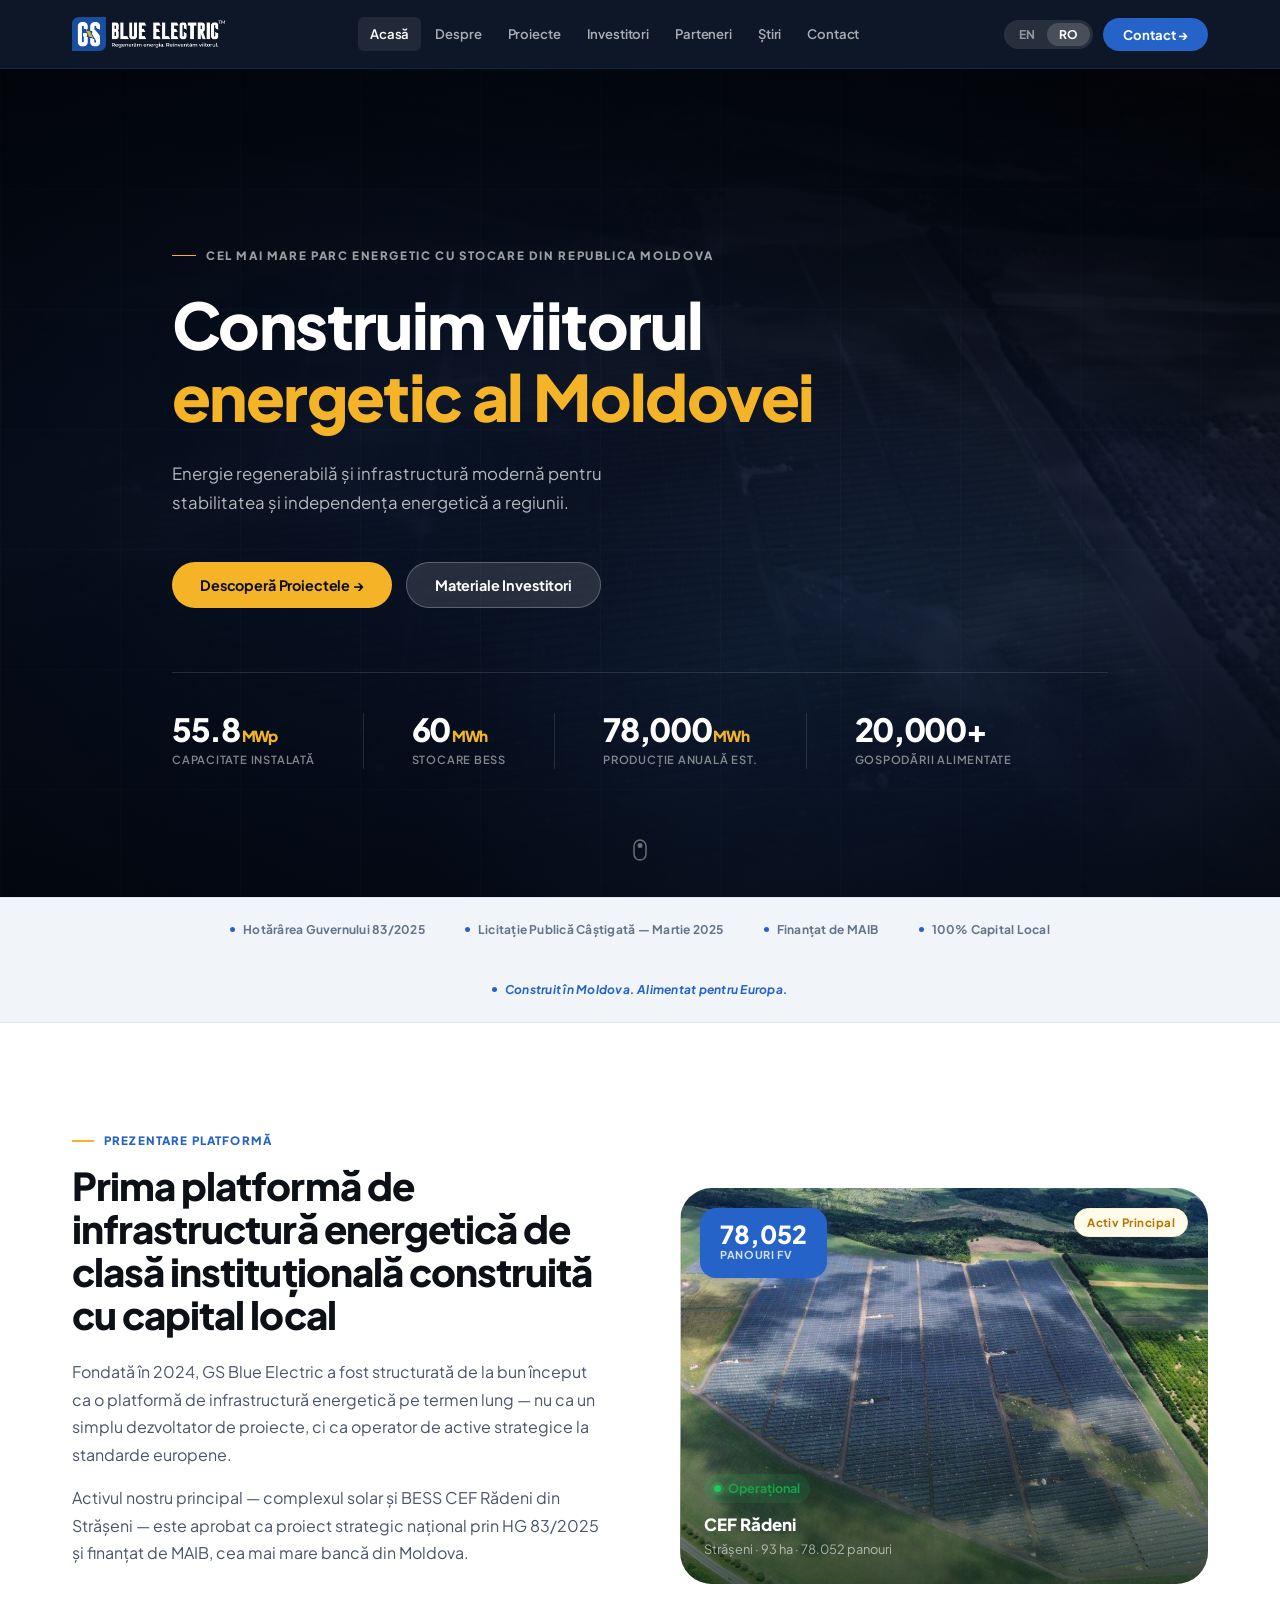
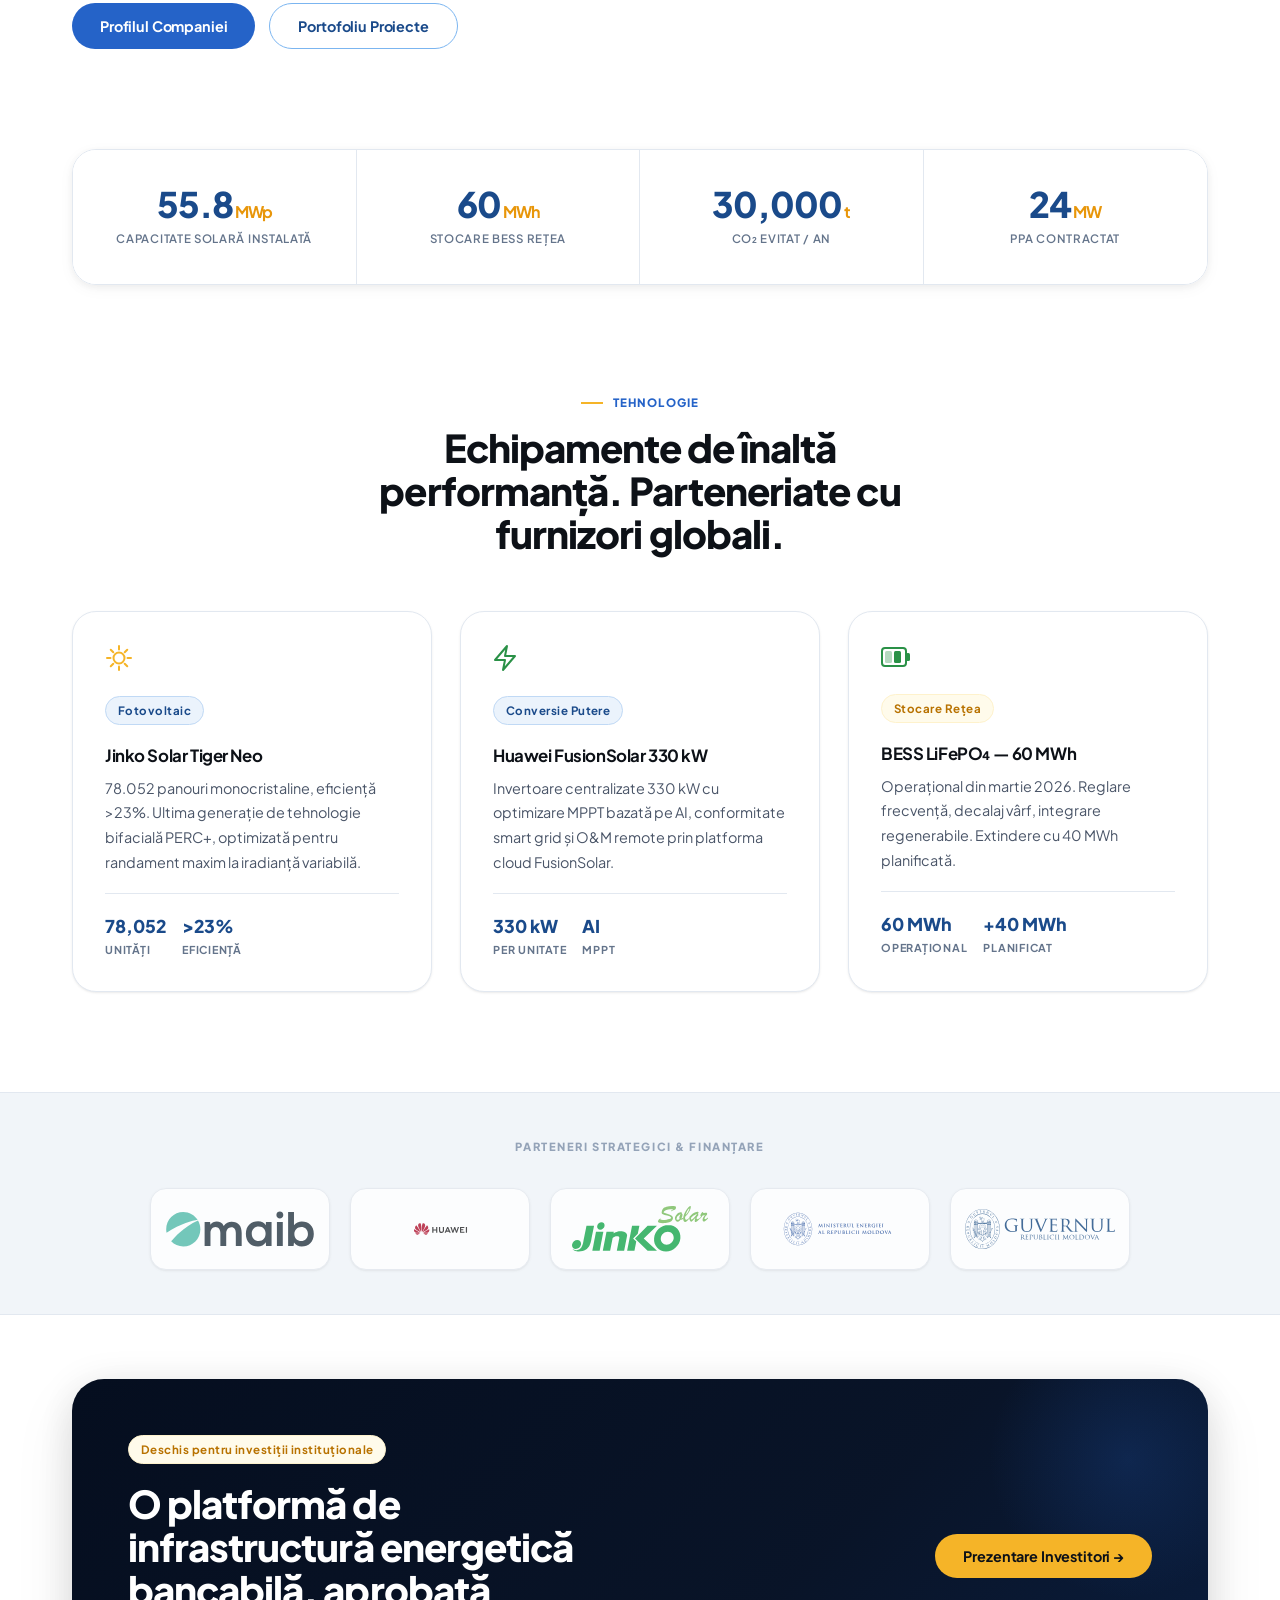
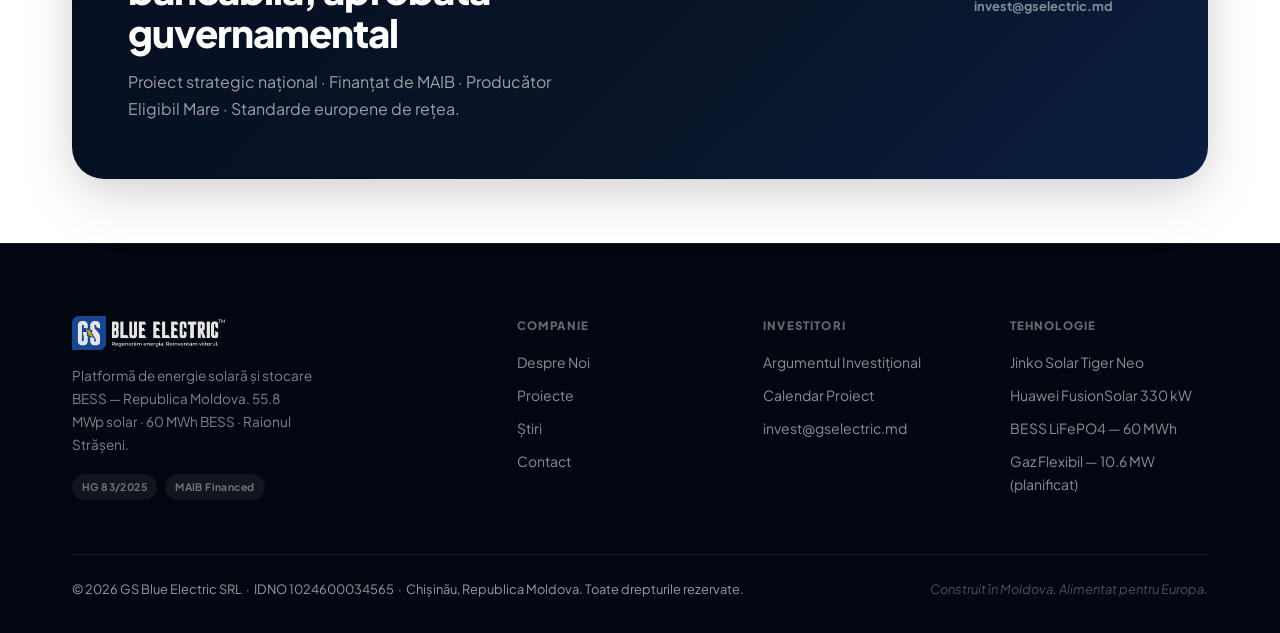
==== index.html @ 5fa55169 "first commit" ====
<!DOCTYPE html>
<html lang="ro">
<head>
<meta charset="UTF-8">
<meta name="viewport" content="width=device-width, initial-scale=1.0">

<!-- SEO: Title & Meta Description -->
<title>Parc Solar & Stocare BESS Moldova | GS Blue Electric</title>
<meta name="description" content="Cel mai mare parc solar cu stocare din Moldova — 55.8 MWp + 60 MWh BESS în Strășeni. Proiect strategic național aprobat prin HG 83/2025, finanțat de MAIB.">
<meta name="keywords" content="parc solar Moldova, stocare energie BESS Moldova, energie regenerabilă Moldova, CEF Rădeni, GS Blue Electric, solar fotovoltaic Moldova, investiții energie verde Moldova">
<meta name="robots" content="index, follow, max-snippet:-1, max-image-preview:large, max-video-preview:-1">
<meta name="author" content="GS Blue Electric SRL">
<meta name="theme-color" content="#050E1F">
<meta name="msapplication-TileColor" content="#050E1F">
<link rel="icon" type="image/svg+xml" href="favicon.svg">
<!-- SEO: Canonical -->
<link rel="canonical" href="https://gselectric.md/">

<!-- SEO: Hreflang — bilingual RO/EN -->
<link rel="alternate" hreflang="ro" href="https://gselectric.md/">
<link rel="alternate" hreflang="en" href="https://gselectric.md/en/">
<link rel="alternate" hreflang="x-default" href="https://gselectric.md/">

<!-- SEO: Open Graph — for LinkedIn, Facebook, press shares -->
<meta property="og:type" content="website">
<meta property="og:title" content="Parc Solar & Stocare BESS Moldova | GS Blue Electric">
<meta property="og:description" content="Cel mai mare parc solar cu stocare din Moldova — 55.8 MWp + 60 MWh BESS în Strășeni. Proiect strategic național aprobat prin HG 83/2025, finanțat de MAIB.">
<meta property="og:url" content="https://gselectric.md/">
<meta property="og:site_name" content="GS Blue Electric">
<meta property="og:locale" content="ro_MD">
<meta property="og:locale:alternate" content="en_US">
<meta property="og:image" content="https://gselectric.md/assets/images/cef_radeni_main.jpg">
<meta property="og:image:width" content="1200">
<meta property="og:image:height" content="630">
<meta property="og:image:alt" content="CEF Rădeni — Cel mai mare parc solar din Moldova, 55.8 MWp + 60 MWh BESS">

<!-- SEO: Twitter Card -->
<meta name="twitter:card" content="summary_large_image">
<meta name="twitter:title" content="Parc Solar & Stocare BESS Moldova | GS Blue Electric">
<meta name="twitter:description" content="Cel mai mare parc solar cu stocare din Moldova — 55.8 MWp + 60 MWh BESS în Strășeni. Proiect strategic național aprobat prin HG 83/2025, finanțat de MAIB.">
<meta name="twitter:image" content="https://gselectric.md/assets/images/cef_radeni_main.jpg">
<meta name="twitter:image:alt" content="CEF Rădeni parc solar Moldova">

<!-- SEO: Schema.org — Organization -->
<script type="application/ld+json">
{
  "@context": "https://schema.org",
  "@type": "Organization",
  "name": "GS Blue Electric SRL",
  "legalName": "GS Blue Electric SRL",
  "url": "https://gselectric.md",
  "logo": "https://gselectric.md/logo.png",
  "foundingDate": "2024",
  "description": "GS Blue Electric este operator al celui mai mare parc solar cu stocare din Moldova — CEF Rădeni, 55.8 MWp fotovoltaic + 60 MWh BESS LiFePO4, raionul Strășeni. Proiect strategic național aprobat prin HG 83/2025, finanțat de MAIB. Energie regenerabilă, stocare grid-scale și servicii de echilibrare rețea în Republica Moldova.",
  "address": {
    "@type": "PostalAddress",
    "addressLocality": "Chișinău",
    "addressRegion": "Municipiul Chișinău",
    "addressCountry": "MD"
  },
  "contactPoint": [
    {
      "@type": "ContactPoint",
      "email": "contact@gselectric.md",
      "telephone": "+373697868811",
      "contactType": "customer service",
      "availableLanguage": ["Romanian", "English"]
    },
    {
      "@type": "ContactPoint",
      "email": "invest@gselectric.md",
      "contactType": "investor relations",
      "availableLanguage": ["Romanian", "English"]
    }
  ],
  "sameAs": ["https://gselectric.md"],
  "knowsAbout": ["Solar Energy", "Battery Energy Storage Systems", "Renewable Energy Infrastructure", "Grid-Scale Energy Storage", "Moldova Energy Market"]
}
</script>

<!-- SEO: Schema.org — Energy Project (LocalBusiness) -->
<script type="application/ld+json">
{
  "@context": "https://schema.org",
  "@type": "LocalBusiness",
  "name": "GS Blue Electric — CEF Rădeni",
  "description": "Cel mai mare parc solar cu stocare din Moldova. 55.8 MWp fotovoltaic + 60 MWh BESS LiFePO4, raionul Strășeni, Republica Moldova. Producător Eligibil Mare, HG 83/2025.",
  "url": "https://gselectric.md",
  "telephone": "+373697868811",
  "email": "contact@gselectric.md",
  "address": {
    "@type": "PostalAddress",
    "addressLocality": "Rădeni",
    "addressRegion": "Strășeni",
    "addressCountry": "MD"
  },
  "geo": {
    "@type": "GeoCoordinates",
    "latitude": "47.15",
    "longitude": "28.57"
  },
  "openingHoursSpecification": {
    "@type": "OpeningHoursSpecification",
    "dayOfWeek": ["Monday","Tuesday","Wednesday","Thursday","Friday"],
    "opens": "09:00",
    "closes": "18:00"
  }
}
</script>

<!-- SEO: Schema.org — WebSite -->
<script type="application/ld+json">
{
  "@context": "https://schema.org",
  "@type": "WebSite",
  "name": "GS Blue Electric",
  "url": "https://gselectric.md",
  "inLanguage": ["ro", "en"],
  "description": "Platformă de infrastructură energetică din Moldova — parc solar CEF Rădeni 55.8 MWp + BESS 60 MWh"
}
</script>

<!-- Fonts — with display=swap to prevent FOIT -->
<link rel="preconnect" href="https://fonts.googleapis.com">
<link rel="preconnect" href="https://fonts.gstatic.com" crossorigin>
<link href="https://fonts.googleapis.com/css2?family=Plus+Jakarta+Sans:wght@300;400;500;600;700;800&display=swap" rel="stylesheet">
<link rel="stylesheet" href="assets/css/styles.css?v=5">
</head>
<body data-page="home">


<!-- ══ NAV ═══════════════════════════════════════════════════════ -->
<a href="#main-content" class="skip-link">Sari la conținut principal</a>
<nav id="mainNav" role="navigation" aria-label="Navigare principală">
  <div class="nav-inner">
    <a href="index.html" class="nav-brand" aria-label="GS Blue Electric home">
      <img src="assets/images/gsbe_logo.png?v=4" alt="GS Blue Electric" class="site-logo site-logo-nav">
    </a>
    <div class="nav-links">
      <a href="index.html" id="nav-home" data-en="Home" data-ro="Acasă">Acasă</a>
      <a href="about.html" id="nav-about" data-en="About" data-ro="Despre">Despre</a>
      <a href="projects.html" id="nav-projects" data-en="Projects" data-ro="Proiecte">Proiecte</a>
      <a href="investors.html" id="nav-investors" data-en="Investors" data-ro="Investitori">Investitori</a>
      <a href="partners.html" id="nav-partners" data-en="Partners" data-ro="Parteneri">Parteneri</a>
      <a href="news.html" id="nav-news" data-en="News" data-ro="Știri">Știri</a>
      <a href="contact.html" id="nav-contact" data-en="Contact" data-ro="Contact">Contact</a>
    </div>
    <div class="nav-right">
      <div class="lang-btn">
        <button id="btn-en" onclick="setLang('en')" aria-label="Switch to English">EN</button>
        <button id="btn-ro" class="active" onclick="setLang('ro')" aria-label="Comută în Română" aria-current="true">RO</button>
      </div>
      <button class="nav-cta" onclick="showPage('contact')" data-en="Contact →" data-ro="Contact →" aria-label="Contactați-ne">Contact →</button>
    </div>
    <button class="hamburger" onclick="toggleMobile()" aria-label="Deschide meniu" aria-expanded="false" aria-controls="mobileMenu" id="hamburgerBtn">
      <span aria-hidden="true"></span><span aria-hidden="true"></span><span aria-hidden="true"></span>
    </button>
  </div>
</nav>
<div class="mobile-menu" id="mobileMenu">
  <a href="index.html" data-en="Home" data-ro="Acasă">Acasă</a>
  <a href="about.html" data-en="About" data-ro="Despre">Despre</a>
  <a href="projects.html" data-en="Projects" data-ro="Proiecte">Proiecte</a>
  <a href="investors.html" data-en="Investors" data-ro="Investitori">Investitori</a>
  <a href="partners.html" data-en="Partners" data-ro="Parteneri">Parteneri</a>
  <a href="news.html" data-en="News" data-ro="Știri">Știri</a>
  <a href="contact.html" data-en="Contact" data-ro="Contact">Contact</a>
</div>

<!-- ═══════════════════════════════════════════════════════════════
     HOME
═══════════════════════════════════════════════════════════════ -->

<main id="main-content">
<div class="page active" id="page-home" data-section="home">

<section class="hero">
  <div class="hero-photo"></div>
  <div class="hero-grad1"></div>
  <div class="hero-grad2"></div>
  <div class="hero-grid"></div>
  <div class="hero-glow"></div>
  <div class="hero-glow2"></div>
  <div class="hero-vignette"></div>
  <div class="container hero-content">
    <div class="hero-eyebrow" data-en="Moldova's Largest Solar Energy Park with Storage" data-ro="Cel mai mare parc energetic cu stocare din Republica Moldova">Cel mai mare parc energetic cu stocare din Republica Moldova</div>
    <h1 data-en="Building Moldova's<br><span style='color:#F5B428'>Energy Future</span>" data-ro="Construim viitorul<br><span style='color:#F5B428'>energetic al Moldovei</span>">Construim viitorul<br><span style="color:#F5B428">energetic al Moldovei</span></h1>
    <p class="hero-sub" data-en="Renewable energy and modern infrastructure for the energy stability and independence of the region." data-ro="Energie regenerabilă și infrastructură modernă pentru stabilitatea și independența energetică a regiunii.">Energie regenerabilă și infrastructură modernă pentru stabilitatea și independența energetică a regiunii.</p>
    <div class="hero-actions">
      <button class="btn btn-amber" onclick="showPage('projects')" data-en="Explore Projects →" data-ro="Descoperă Proiectele →">Descoperă Proiectele →</button>
      <button class="btn btn-ghost" onclick="showPage('investors')" data-en="Investor Materials" data-ro="Materiale Investitori">Materiale Investitori</button>
    </div>
    <div class="hero-kpis">
      <div class="hero-kpi"><div class="hero-kpi-num">55.8<span class="hero-kpi-unit"> MWp</span></div><div class="hero-kpi-lbl" data-en="Installed Capacity" data-ro="Capacitate Instalată">Capacitate Instalată</div></div>
      <div class="hero-kpi"><div class="hero-kpi-num">60<span class="hero-kpi-unit"> MWh</span></div><div class="hero-kpi-lbl" data-en="BESS Storage" data-ro="Stocare BESS">Stocare BESS</div></div>
      <div class="hero-kpi"><div class="hero-kpi-num">78,000<span class="hero-kpi-unit"> MWh</span></div><div class="hero-kpi-lbl" data-en="Annual Production Est." data-ro="Producție Anuală Est.">Producție Anuală Est.</div></div>
      <div class="hero-kpi"><div class="hero-kpi-num">20,000+</div><div class="hero-kpi-lbl" data-en="Homes Powered" data-ro="Gospodării Alimentate">Gospodării Alimentate</div></div>
    </div>
  </div>
  <div class="hero-scroll"><svg width="14" height="22" viewBox="0 0 14 22" fill="none"><rect x="1" y="1" width="12" height="20" rx="6" stroke="white" stroke-width="1.5" stroke-opacity=".4"/><circle cx="7" cy="6" r="2.5" fill="white" fill-opacity=".4"><animate attributeName="cy" values="6;14;6" dur="2s" repeatCount="indefinite"/></circle></svg></div>
</section>

<div class="trust-bar">
  <div class="trust-inner">
    <div class="trust-item"><div class="trust-dot"></div><span data-en="Government Decision 83/2025" data-ro="Hotărârea Guvernului 83/2025">Hotărârea Guvernului 83/2025</span></div>
    <div class="trust-item"><div class="trust-dot"></div><span data-en="Public Auction Won — March 2025" data-ro="Licitație Publică Câștigată — Martie 2025">Licitație Publică Câștigată — Martie 2025</span></div>
    <div class="trust-item"><div class="trust-dot"></div><span data-en="Financed by MAIB" data-ro="Finanțat de MAIB">Finanțat de MAIB</span></div>
    <div class="trust-item"><div class="trust-dot"></div><span data-en="100% Local Capital" data-ro="100% Capital Local">100% Capital Local</span></div>
    <div class="trust-item" style="color:var(--green-400);font-style:italic"><div class="trust-dot"></div><span data-en="Built in Moldova. Powered for Europe." data-ro="Construit în Moldova. Alimentat pentru Europa.">Construit în Moldova. Alimentat pentru Europa.</span></div>
  </div>
</div>

<!-- Platform Overview -->
<section class="section">
  <div class="container">
    <div class="g2" style="gap:80px">
      <div class="reveal">
        <div class="section-label" data-en="Platform Overview" data-ro="Prezentare Platformă">Prezentare Platformă</div>
        <h2 style="margin-bottom:22px" data-en="The first institutional-grade energy infrastructure platform built with Moldovan capital" data-ro="Prima platformă de infrastructură energetică de clasă instituțională construită cu capital local">Prima platformă de infrastructură energetică de clasă instituțională construită cu capital local</h2>
        <p style="margin-bottom:16px" data-en="Founded in 2024, GS Blue Electric was structured from the outset as a long-term energy infrastructure platform — not a project developer, but a strategic asset operator built to European standards." data-ro="Fondată în 2024, GS Blue Electric a fost structurată de la bun început ca o platformă de infrastructură energetică pe termen lung — nu ca un simplu dezvoltator de proiecte, ci ca operator de active strategice la standarde europene.">Fondată în 2024, GS Blue Electric a fost structurată de la bun început ca o platformă de infrastructură energetică pe termen lung — nu ca un simplu dezvoltator de proiecte, ci ca operator de active strategice la standarde europene.</p>
        <p style="margin-bottom:36px" data-en="Our flagship asset — the CEF Rădeni solar and BESS complex in Strășeni — is approved as a national strategic project by Government Decision 83/2025 and financed by MAIB, Moldova's largest bank." data-ro="Activul nostru principal — complexul solar și BESS CEF Rădeni din Strășeni — este aprobat ca proiect strategic național prin HG 83/2025 și finanțat de MAIB, cea mai mare bancă din Moldova.">Activul nostru principal — complexul solar și BESS CEF Rădeni din Strășeni — este aprobat ca proiect strategic național prin HG 83/2025 și finanțat de MAIB, cea mai mare bancă din Moldova.</p>
        <div style="display:flex;gap:14px;flex-wrap:wrap">
          <button class="btn btn-primary" onclick="showPage('about')" data-en="Company Profile" data-ro="Profilul Companiei">Profilul Companiei</button>
          <button class="btn btn-outline" onclick="showPage('projects')" data-en="Project Portfolio" data-ro="Portofoliu Proiecte">Portofoliu Proiecte</button>
        </div>
      </div>
      <div class="reveal d1">
                <div style="position:relative;border-radius:var(--r-xl);overflow:hidden">
          <div style="aspect-ratio:4/3;box-shadow:var(--shadow-lg);cursor:pointer" onclick="window.location.href='projects.html#cef-radeni-detail'">
            <img src="assets/images/img_002.jpg" alt="CEF Rădeni" style="width:100%;height:100%;object-fit:cover;display:block">
            <div style="position:absolute;inset:0;background:linear-gradient(to top,rgba(13,35,24,.72) 0%,transparent 55%)"></div>
            <div style="position:absolute;bottom:24px;left:24px;right:24px">
              <div class="status status-op" style="margin-bottom:8px"><div class="status-dot"></div><span data-en="Operational" data-ro="Operațional">Operațional</span></div>
              <div style="font-size:1.05rem;font-weight:800;color:var(--white)">CEF Rădeni</div>
              <div style="font-size:.8rem;color:rgba(255,255,255,.6)" data-en="Strășeni · 93 ha · 78,052 panels" data-ro="Strășeni · 93 ha · 78.052 panouri">Strășeni · 93 ha · 78.052 panouri</div>
            </div>
            <div style="position:absolute;top:20px;right:20px"><span class="tag tag-amber" data-en="Flagship Asset" data-ro="Activ Principal">Activ Principal</span></div>
            <!-- Badge positioned INSIDE image, top-left -->
            <div style="position:absolute;top:20px;left:20px;background:var(--green-400);border-radius:var(--r-md);padding:14px 20px;box-shadow:var(--shadow-blue)">
              <div style="font-size:1.55rem;font-weight:800;color:var(--white);line-height:1">78,052</div>
              <div style="font-size:.68rem;color:rgba(255,255,255,.8);font-weight:700;text-transform:uppercase;letter-spacing:.06em" data-en="PV Panels" data-ro="Panouri FV">Panouri FV</div>
            </div>
          </div>
        </div>
      </div>
    </div>
  </div>
</section>

<!-- Stats -->
<div>
  <div class="container" style="padding-top:0;padding-bottom:0">
    <div class="stat-strip reveal">
      <div class="stat-cell"><div class="stat-num">55.8<span class="stat-unit"> MWp</span></div><div class="stat-lbl" data-en="Solar Installed Capacity" data-ro="Capacitate Solară Instalată">Capacitate Solară Instalată</div></div>
      <div class="stat-cell"><div class="stat-num">60<span class="stat-unit"> MWh</span></div><div class="stat-lbl" data-en="BESS Grid Storage" data-ro="Stocare BESS Rețea">Stocare BESS Rețea</div></div>
      <div class="stat-cell"><div class="stat-num">30,000<span class="stat-unit"> t</span></div><div class="stat-lbl" data-en="CO₂ Avoided / Year" data-ro="CO₂ Evitat / An">CO₂ Evitat / An</div></div>
      <div class="stat-cell"><div class="stat-num">24<span class="stat-unit"> MW</span></div><div class="stat-lbl" data-en="PPA Contracted" data-ro="PPA Contractat">PPA Contractat</div></div>
    </div>
  </div>
</div>

<!-- Technology -->
<section class="section">
  <div class="container">
    <div style="text-align:center;max-width:620px;margin:0 auto 56px" class="reveal">
      <div class="section-label" style="justify-content:center" data-en="Technology" data-ro="Tehnologie">Tehnologie</div>
      <h2 data-en="High-performance equipment. Partnerships with global suppliers." data-ro="Echipamente de înaltă performanță. Parteneriate cu furnizori globali.">Echipamente de înaltă performanță. Parteneriate cu furnizori globali.</h2>
    </div>
    <div class="g3 reveal">
      <div class="card">
        <div style="margin-bottom:16px"><svg width="28" height="28" viewBox="0 0 28 28" fill="none" xmlns="http://www.w3.org/2000/svg">
  <circle cx="14" cy="14" r="5.5" stroke="#F5B428" stroke-width="2"/>
  <line x1="14" y1="2" x2="14" y2="5.5" stroke="#F5B428" stroke-width="2" stroke-linecap="round"/>
  <line x1="14" y1="22.5" x2="14" y2="26" stroke="#F5B428" stroke-width="2" stroke-linecap="round"/>
  <line x1="2" y1="14" x2="5.5" y2="14" stroke="#F5B428" stroke-width="2" stroke-linecap="round"/>
  <line x1="22.5" y1="14" x2="26" y2="14" stroke="#F5B428" stroke-width="2" stroke-linecap="round"/>
  <line x1="5.757" y1="5.757" x2="8.282" y2="8.282" stroke="#F5B428" stroke-width="2" stroke-linecap="round"/>
  <line x1="19.718" y1="19.718" x2="22.243" y2="22.243" stroke="#F5B428" stroke-width="2" stroke-linecap="round"/>
  <line x1="22.243" y1="5.757" x2="19.718" y2="8.282" stroke="#F5B428" stroke-width="2" stroke-linecap="round"/>
  <line x1="8.282" y1="19.718" x2="5.757" y2="22.243" stroke="#F5B428" stroke-width="2" stroke-linecap="round"/>
</svg></div>
        <span class="tag tag-green" style="margin-bottom:12px" data-en="Photovoltaic" data-ro="Fotovoltaic">Fotovoltaic</span>
        <h4 style="margin:10px 0">Jinko Solar Tiger Neo</h4>
        <p style="font-size:.9rem" data-en="78,052 monocrystalline panels, efficiency >23%. Latest generation bifacial PERC+ technology, optimized for maximum yield at variable irradiance." data-ro="78.052 panouri monocristaline, eficiență >23%. Ultima generație de tehnologie bifacială PERC+, optimizată pentru randament maxim la iradianță variabilă.">78.052 panouri monocristaline, eficiență >23%. Ultima generație de tehnologie bifacială PERC+, optimizată pentru randament maxim.</p>
        <div style="display:flex;gap:16px;margin-top:18px;padding-top:18px;border-top:1px solid var(--gray-100)">
          <div><div style="font-size:1.1rem;font-weight:800;color:var(--green-500)">78,052</div><div style="font-size:.68rem;color:var(--gray-400);text-transform:uppercase;letter-spacing:.07em;font-weight:700" data-en="Units" data-ro="Unități">Unități</div></div>
          <div><div style="font-size:1.1rem;font-weight:800;color:var(--green-500)">>23%</div><div style="font-size:.68rem;color:var(--gray-400);text-transform:uppercase;letter-spacing:.07em;font-weight:700" data-en="Efficiency" data-ro="Eficiență">Eficiență</div></div>
        </div>
      </div>
      <div class="card">
        <div style="margin-bottom:16px"><svg width="24" height="28" viewBox="0 0 24 28" fill="none" xmlns="http://www.w3.org/2000/svg">
  <path d="M14 2L2 16H12L10 26L22 12H12L14 2Z" stroke="#2A9147" stroke-width="2" stroke-linejoin="round" fill="none"/>
</svg></div>
        <span class="tag tag-green" style="margin-bottom:12px" data-en="Power Conversion" data-ro="Conversie Putere">Conversie Putere</span>
        <h4 style="margin:10px 0">Huawei FusionSolar 330 kW</h4>
        <p style="font-size:.9rem" data-en="Centralized 330 kW inverters with AI-powered MPPT optimization, smart grid compliance, and remote O&M via FusionSolar cloud platform." data-ro="Invertoare centralizate 330 kW cu optimizare MPPT bazată pe AI, conformitate smart grid și O&M remote prin platforma cloud FusionSolar.">Invertoare centralizate 330 kW cu optimizare MPPT AI, conformitate smart grid și O&M remote prin platforma cloud FusionSolar.</p>
        <div style="display:flex;gap:16px;margin-top:18px;padding-top:18px;border-top:1px solid var(--gray-100)">
          <div><div style="font-size:1.1rem;font-weight:800;color:var(--green-500)">330 kW</div><div style="font-size:.68rem;color:var(--gray-400);text-transform:uppercase;letter-spacing:.07em;font-weight:700" data-en="Per Unit" data-ro="Per Unitate">Per Unitate</div></div>
          <div><div style="font-size:1.1rem;font-weight:800;color:var(--green-500)">AI</div><div style="font-size:.68rem;color:var(--gray-400);text-transform:uppercase;letter-spacing:.07em;font-weight:700">MPPT</div></div>
        </div>
      </div>
      <div class="card">
        <div style="margin-bottom:16px"><svg width="30" height="26" viewBox="0 0 30 26" fill="none" xmlns="http://www.w3.org/2000/svg">
  <rect x="1" y="4" width="24" height="18" rx="3" stroke="#2A9147" stroke-width="2"/>
  <rect x="25" y="9" width="4" height="8" rx="1.5" fill="#2A9147"/>
  <rect x="4" y="7" width="7" height="12" rx="1.5" fill="#2A9147" opacity="0.35"/>
  <rect x="13" y="7" width="7" height="12" rx="1.5" fill="#2A9147"/>
</svg></div>
        <span class="tag tag-amber" style="margin-bottom:12px" data-en="Grid Storage" data-ro="Stocare Rețea">Stocare Rețea</span>
        <h4 style="margin:10px 0" data-en="BESS LiFePO₄ — 60 MWh" data-ro="BESS LiFePO₄ — 60 MWh">BESS LiFePO₄ — 60 MWh</h4>
        <p style="font-size:.9rem" data-en="Operational since March 2026. Frequency regulation, peak shifting, renewable integration. 40 MWh expansion planned." data-ro="Operațional din martie 2026. Reglare frecvență, decalaj vârf, integrare regenerabile. Extindere cu 40 MWh planificată.">Operațional din martie 2026. Reglare frecvență, decalaj vârf, integrare regenerabile. Extindere cu 40 MWh planificată.</p>
        <div style="display:flex;gap:16px;margin-top:18px;padding-top:18px;border-top:1px solid var(--gray-100)">
          <div><div style="font-size:1.1rem;font-weight:800;color:var(--green-500)">60 MWh</div><div style="font-size:.68rem;color:var(--gray-400);text-transform:uppercase;letter-spacing:.07em;font-weight:700" data-en="Operational" data-ro="Operațional">Operațional</div></div>
          <div><div style="font-size:1.1rem;font-weight:800;color:var(--green-500)">+40 MWh</div><div style="font-size:.68rem;color:var(--gray-400);text-transform:uppercase;letter-spacing:.07em;font-weight:700" data-en="Planned" data-ro="Planificat">Planificat</div></div>
        </div>
      </div>
    </div>
  </div>
</section>

<!-- Partners -->
<div style="background:var(--gray-50);border-top:1px solid var(--gray-100);border-bottom:1px solid var(--gray-100);padding:44px 0">
  <div class="container">
    <p style="text-align:center;font-size:.7rem;font-weight:800;letter-spacing:.14em;text-transform:uppercase;color:var(--gray-300);margin-bottom:32px" data-en="STRATEGIC PARTNERS & FINANCING" data-ro="PARTENERI STRATEGICI & FINANȚARE">PARTENERI STRATEGICI & FINANȚARE</p>
    <div class="partner-strip">
      <div class="partner-logo"><img src="assets/images/maib_logo.svg" alt="MAIB" style="height:38px;width:auto;display:block"></div>
      <div class="partner-logo"><img src="assets/images/huawei_logo.svg" alt="Huawei" style="height:56px;width:auto;display:block"></div>
      <div class="partner-logo"><img src="assets/images/jinko_logo.svg" alt="Jinko Solar" style="height:36px;width:auto;display:block"></div>
      <div class="partner-logo"><span data-ro="<img src='assets/images/minister_ro_logo.svg' alt='Ministerul Energiei RM' style='height:44px;width:auto;display:block'>" data-en="<img src='assets/images/minister_en_logo.svg' alt='Ministry of Energy RM' style='height:44px;width:auto;display:block'>"><img src="assets/images/minister_ro_logo.svg" alt="Ministerul Energiei RM" style="height:44px;width:auto;display:block"></span></div>
      <div class="partner-logo"><span data-ro="<img src='assets/images/rm_gov_logo_ro.svg' alt='Guvernul Republicii Moldova' style='height:42px;width:auto;display:block'>" data-en="<img src='assets/images/rm_gov_logo_en.svg' alt='Government of Moldova' style='height:42px;width:auto;display:block'>"><img src="assets/images/rm_gov_logo_ro.svg" alt="Guvernul Republicii Moldova" style="height:42px;width:auto;display:block"></span></div>
    </div>
  </div>
</div>

<!-- CTA -->
<section class="section-sm">
  <div class="container">
    <div class="panel-dark reveal">
      <div style="position:relative;z-index:1;display:flex;align-items:center;justify-content:space-between;flex-wrap:wrap;gap:36px">
        <div>
          <span class="tag tag-amber" style="margin-bottom:18px" data-en="Open for institutional investment" data-ro="Deschis pentru investiții instituționale">Deschis pentru investiții instituționale</span>
          <h2 style="color:var(--white);max-width:520px;margin-bottom:14px" data-en="A bankable, government-approved energy infrastructure platform" data-ro="O platformă de infrastructură energetică bancabilă, aprobată guvernamental">O platformă de infrastructură energetică bancabilă, aprobată guvernamental</h2>
          <p style="color:rgba(255,255,255,.6);max-width:460px" data-en="National strategic project · MAIB-financed · Large Eligible Producer · European grid standards." data-ro="Proiect strategic național · Finanțat de MAIB · Producător Eligibil Mare · Standarde europene de rețea.">Proiect strategic național · Finanțat de MAIB · Producător Eligibil Mare · Standarde europene de rețea.</p>
        </div>
        <div style="display:flex;flex-direction:column;gap:12px;flex-shrink:0">
          <button class="btn btn-amber" onclick="showPage('investors')" data-en="Investor Overview →" data-ro="Prezentare Investitori →">Prezentare Investitori →</button>
          <a href="mailto:invest@gselectric.md" style="text-align:center;font-size:.8rem;font-weight:700;color:rgba(255,255,255,.5);padding:6px">invest@gselectric.md</a>
        </div>
      </div>
    </div>
  </div>
</section>
</div><!-- /home -->

<!-- ═══════════════════════════════════════════════════════════════ ABOUT -->
</main>
<footer aria-label="Footer">
  <div class="container">
    <div class="footer-grid">
      <div><img src="assets/images/gsbe_logo.png?v=4" alt="GS Blue Electric" class="site-logo site-logo-footer"><p style="font-size:.85rem;max-width:240px;line-height:1.7;color:rgba(255,255,255,.5)" data-en="Institutional-grade energy infrastructure platform. 55.8 MWp solar · 60 MWh BESS · Republic of Moldova." data-ro="Platformă de energie solară și stocare BESS — Republica Moldova. 55.8 MWp solar · 60 MWh BESS · Raionul Strășeni.">Platformă de energie solară și stocare BESS — Republica Moldova. 55.8 MWp solar · 60 MWh BESS · Raionul Strășeni.</p><div style="margin-top:18px;display:flex;gap:8px;flex-wrap:wrap"><span style="background:rgba(255,255,255,.06);color:rgba(255,255,255,.4);font-size:.65rem;padding:4px 10px;border-radius:20px;font-weight:700;letter-spacing:.04em">HG 83/2025</span><span style="background:rgba(255,255,255,.06);color:rgba(255,255,255,.4);font-size:.65rem;padding:4px 10px;border-radius:20px;font-weight:700;letter-spacing:.04em">MAIB Financed</span></div></div>
      <div class="footer-col"><h6 data-en="Company" data-ro="Companie">Companie</h6><a href="about.html" data-en="About Us" data-ro="Despre Noi">Despre Noi</a><a href="projects.html" data-en="Projects" data-ro="Proiecte">Proiecte</a><a href="news.html" data-en="News" data-ro="Știri">Știri</a><a href="contact.html" data-en="Contact" data-ro="Contact">Contact</a></div>
      <div class="footer-col"><h6 data-en="Investors" data-ro="Investitori">Investitori</h6><a href="investors.html" data-en="Investment Case" data-ro="Argumentul Investițional">Argumentul Investițional</a><a href="investors.html" data-en="Project Timeline" data-ro="Calendar Proiect">Calendar Proiect</a><a href="mailto:invest@gselectric.md">invest@gselectric.md</a></div>
      <div class="footer-col"><h6 data-en="Technology" data-ro="Tehnologie">Tehnologie</h6><a>Jinko Solar Tiger Neo</a><a>Huawei FusionSolar 330 kW</a><a>BESS LiFePO4 — 60 MWh</a><a data-en="Flexible Gas — 10.6 MW (planned)" data-ro="Gaz Flexibil — 10.6 MW (planificat)">Gaz Flexibil — 10.6 MW (planificat)</a></div>
    </div>
    <div class="footer-bottom"><span>© 2026 GS Blue Electric SRL &nbsp;·&nbsp; IDNO 1024600034565 &nbsp;·&nbsp; Chișinău, Republica Moldova. <span data-en="All rights reserved." data-ro="Toate drepturile rezervate.">Toate drepturile rezervate.</span></span><span style="color:rgba(255,255,255,.3);font-style:italic;font-size:.8rem" data-en="Built in Moldova. Powered for Europe." data-ro="Construit în Moldova. Alimentat pentru Europa.">Construit în Moldova. Alimentat pentru Europa.</span></div>
  </div>
</footer>
<script src="assets/js/main.js"></script>
</body></html>
---- assets/css/styles.css ----
/* ═══════════════════════════════════════════════════════════════
   GS BLUE ELECTRIC v5 — Black & Blue Theme
═══════════════════════════════════════════════════════════════ */
:root {
  --green-950: #020610;
  --green-900: #050E1F;
  --green-800: #091428;
  --green-700: #0D1E3A;
  --green-600: #102850;
  --green-500: #1A4A8A;
  --green-400: #2563C8;
  --green-300: #4A8FE8;
  --green-200: #7BB5F0;
  --green-100: #C0D9F5;
  --green-50:  #EBF3FC;

  --amber-600: #B87200;
  --amber-500: #E8960A;
  --amber-400: #F5B428;
  --amber-100: #FEF2CC;
  --amber-50:  #FFFBEB;

  --gray-900: #0D1117;
  --gray-800: #1A2030;
  --gray-700: #2A3245;
  --gray-500: #4A5568;
  --gray-400: #64748B;
  --gray-300: #94A3B8;
  --gray-200: #CBD5E1;
  --gray-100: #E2E8F0;
  --gray-50:  #F1F5F9;
  --white:    #FFFFFF;

  --font: 'Plus Jakarta Sans', system-ui, sans-serif;
  --r-xs: 6px;
  --r-sm: 10px;
  --r-md: 16px;
  --r-lg: 24px;
  --r-xl: 32px;

  --shadow-xs: 0 1px 3px rgba(0,0,0,.06), 0 1px 2px rgba(0,0,0,.04);
  --shadow-sm: 0 2px 8px rgba(0,0,0,.06), 0 4px 16px rgba(0,0,0,.04);
  --shadow-md: 0 4px 24px rgba(0,0,0,.08), 0 12px 40px rgba(0,0,0,.06);
  --shadow-lg: 0 8px 40px rgba(0,0,0,.12), 0 24px 64px rgba(0,0,0,.08);
  --shadow-blue: 0 8px 32px rgba(37,99,200,.25), 0 2px 8px rgba(37,99,200,.15);
}

/* ── SKIP TO CONTENT ─────────────────────────────────────────── */
.skip-link {
  position:absolute; left:-9999px; top:auto; width:1px; height:1px; overflow:hidden;
  font-size:.875rem; font-weight:700; padding:10px 16px; background:#2563C8;
  color:var(--white); text-decoration:none; border-radius:var(--r-sm); z-index:9999;
}
.skip-link:focus { left:16px; top:16px; width:auto; height:auto; overflow:visible; }

*, *::before, *::after { box-sizing:border-box; margin:0; padding:0; }
html { font-size:16px; scroll-behavior:smooth; }
body {
  font-family: var(--font); font-size:16px; line-height:1.65;
  color: var(--gray-700); background: var(--white);
  -webkit-font-smoothing: antialiased; overflow-x:hidden;
}

h1,h2,h3,h4,h5 { font-family: var(--font); font-weight:800; line-height:1.12; letter-spacing:-.025em; color:var(--gray-900); }
h1 { font-size: clamp(2.4rem,5vw,4rem); }
h2 { font-size: clamp(1.7rem,3vw,2.4rem); }
h3 { font-size: clamp(1.2rem,2vw,1.6rem); font-weight:700; }
h4 { font-size: 1.05rem; font-weight:700; }
p  { color: var(--gray-500); line-height:1.72; }
a  { text-decoration:none; color:inherit; }

/* ── LAYOUT ──────────────────────────────────────────────────── */
.container { max-width:1200px; margin:0 auto; padding:0 32px; }
@media(max-width:640px){ .container{ padding:0 20px; } }
.section { padding:100px 0; }
.section-sm { padding:64px 0; }
.page { display:block; }
.page.active { animation:fadeIn .4s ease both; }
@keyframes fadeIn { from{opacity:0;transform:translateY(12px)} to{opacity:1;transform:none} }

/* ── GRID ────────────────────────────────────────────────────── */
.g2 { display:grid; grid-template-columns:1fr 1fr; gap:48px; align-items:center; }
.g3 { display:grid; grid-template-columns:repeat(3,1fr); gap:28px; }
.g4 { display:grid; grid-template-columns:repeat(4,1fr); gap:20px; }
@media(max-width:960px){ .g2,.g3,.g4{ grid-template-columns:1fr; } .g3{ grid-template-columns:1fr 1fr; } }
@media(max-width:560px){ .g3,.g4{ grid-template-columns:1fr; } }

/* ── NAV ─────────────────────────────────────────────────────── */
nav {
  position:sticky; top:0; z-index:800;
  background:rgba(5,14,31,.96);
  backdrop-filter:blur(16px);
  border-bottom:1px solid rgba(37,99,200,.18);
  transition:box-shadow .3s;
}
nav.scrolled { box-shadow: 0 2px 20px rgba(0,0,0,.35); background:rgba(2,6,16,.99); }
.nav-inner {
  max-width:1200px; margin:0 auto; padding:0 32px;
  display:flex; align-items:center; justify-content:space-between; height:68px;
}
.nav-brand { display:flex; align-items:center; flex-shrink:0; }
.site-logo { display:block; width:auto; object-fit:contain; }
.site-logo-nav { height:34px; cursor:pointer; }
.site-logo-footer { height:34px; margin-bottom:14px; opacity:.9; }
.nav-logo img { height:30px; width:auto; cursor:pointer; }
.nav-links { display:flex; align-items:center; gap:2px; }
.nav-links a {
  font-size:.82rem; font-weight:600; letter-spacing:-.01em;
  color:rgba(255,255,255,.65); padding:6px 12px; border-radius:var(--r-xs);
  cursor:pointer; transition:color .15s, background .15s;
}
.nav-links a:hover, .nav-links a.active {
  color:var(--white); background:rgba(255,255,255,.08);
}
.nav-right { display:flex; align-items:center; gap:10px; }
.lang-btn {
  display:flex; background:rgba(255,255,255,.1); border-radius:20px; padding:3px;
}
.lang-btn button {
  border:none; background:transparent; padding:4px 12px; border-radius:16px;
  font-size:.75rem; font-weight:700; font-family:var(--font);
  cursor:pointer; color:rgba(255,255,255,.5); transition:all .2s;
}
.lang-btn button.active {
  background:rgba(255,255,255,.15); color:var(--white);
  box-shadow:none;
}
.nav-cta {
  background:var(--green-400); color:var(--white);
  padding:8px 20px; border-radius:20px; border:none;
  font-size:.82rem; font-weight:700; font-family:var(--font);
  cursor:pointer; transition:all .2s;
}
.nav-cta:hover { background:var(--green-500); box-shadow:var(--shadow-blue); }
.hamburger { display:none; flex-direction:column; gap:5px; cursor:pointer; padding:4px; background:none; border:none; margin:0; line-height:1; }
.hamburger span { display:block; width:22px; height:2px; background:rgba(255,255,255,.7); border-radius:2px; }
.mobile-menu {
  display:none; position:fixed; inset:0; z-index:700;
  background:#F1F5F9; padding:88px 28px 40px; flex-direction:column; gap:4px;
}
.mobile-menu.open { display:flex; }
.mobile-menu a {
  font-size:1.1rem; font-weight:600; padding:14px 0;
  border-bottom:1px solid var(--gray-100); color:var(--gray-700); cursor:pointer;
}
@media(max-width:860px){
  .nav-links{ display:none; }
  .nav-inner{ justify-content:flex-start; }
  .nav-right{ margin-left:auto; margin-right:0; }
  .hamburger{ display:flex; margin-left:8px; }
  .nav-cta{ display:none; }
}

/* ── BUTTONS ─────────────────────────────────────────────────── */
.btn {
  display:inline-flex; align-items:center; gap:8px;
  padding:13px 28px; border-radius:28px; font-size:.9rem;
  font-weight:700; font-family:var(--font); cursor:pointer; border:none;
  transition:all .2s; letter-spacing:-.01em;
}
.btn-primary { background:var(--green-400); color:var(--white); }
.btn-primary:hover { background:var(--green-500); box-shadow:var(--shadow-blue); transform:translateY(-1px); }
.btn-amber { background:var(--amber-400); color:var(--gray-900); }
.btn-amber:hover { background:var(--amber-500); transform:translateY(-1px); box-shadow:0 8px 24px rgba(232,150,10,.3); }
.btn-outline { background:transparent; color:var(--green-500); border:1.5px solid var(--green-200); }
.btn-outline:hover { background:var(--green-50); border-color:var(--green-300); }
.btn-white { background:var(--white); color:var(--green-800); box-shadow:var(--shadow-sm); }
.btn-white:hover { background:var(--green-50); }
.btn-ghost { background:rgba(255,255,255,.12); color:var(--white); border:1px solid rgba(255,255,255,.25); }
.btn-ghost:hover { background:rgba(255,255,255,.2); }

/* ── TAGS ────────────────────────────────────────────────────── */
.tag {
  display:inline-block; font-size:.72rem; font-weight:700;
  letter-spacing:.04em; padding:4px 12px; border-radius:20px;
}
.tag-green { background:var(--green-50); color:var(--green-500); border:1px solid var(--green-100); }
.tag-amber { background:var(--amber-50); color:var(--amber-600); border:1px solid var(--amber-100); }
.tag-gray  { background:var(--gray-100); color:var(--gray-500); }

/* ── STATUS ──────────────────────────────────────────────────── */
.status { display:inline-flex; align-items:center; gap:7px; font-size:.78rem; font-weight:700; }
.status-dot { width:7px; height:7px; border-radius:50%; flex-shrink:0; }
.status-op .status-dot { background:#22c55e; box-shadow:0 0 0 3px rgba(34,197,94,.25); animation:pulse-dot 2s infinite; }
.status-op { color:#16a34a; background:rgba(34,197,94,.12); border-radius:20px; padding:4px 10px; }
@keyframes pulse-dot { 0%,100%{box-shadow:0 0 0 3px rgba(34,197,94,.25)} 50%{box-shadow:0 0 0 5px rgba(34,197,94,.08)} }
.status-plan .status-dot { background:var(--amber-400); }
.status-plan { color:var(--amber-600); }

/* ── LABELS ──────────────────────────────────────────────────── */
.section-label {
  display:inline-flex; align-items:center; gap:10px;
  font-size:.72rem; font-weight:800; letter-spacing:.1em;
  text-transform:uppercase; color:var(--green-400); margin-bottom:14px;
}
.section-label::before { content:''; width:22px; height:2px; background:var(--amber-400); }

/* ── CARDS ───────────────────────────────────────────────────── */
.card {
  background:var(--white); border:1px solid var(--gray-100);
  border-radius:var(--r-lg); padding:32px;
  box-shadow:var(--shadow-xs); transition:box-shadow .25s, transform .25s, border-color .25s;
}
.card:hover { box-shadow:var(--shadow-md); transform:translateY(-3px); border-color:#C0D9F5; }

/* ── STAT ROW ────────────────────────────────────────────────── */
.stat-strip {
  display:grid; grid-template-columns:repeat(4,1fr);
  border:1px solid var(--gray-100); border-radius:var(--r-lg);
  overflow:hidden; box-shadow:var(--shadow-sm);
}
.stat-cell {
  background:var(--white); padding:36px 28px; text-align:center;
  border-right:1px solid var(--gray-100); transition:background .2s;
}
.stat-cell:last-child { border-right:none; }
.stat-cell:hover { background:#EBF3FC; }
.stat-num { font-size:2.2rem; font-weight:800; color:var(--green-500); line-height:1; letter-spacing:-.03em; }
.stat-unit { color:var(--amber-500); font-size:1rem; font-weight:700; }
.stat-lbl { font-size:.72rem; color:var(--gray-400); margin-top:8px; font-weight:600; text-transform:uppercase; letter-spacing:.06em; }
@media(max-width:700px){ .stat-strip{ grid-template-columns:1fr 1fr; } .stat-cell{ border-bottom:1px solid var(--gray-100); } }

/* ── HERO ────────────────────────────────────────────────────── */
.hero {
  min-height:92vh; display:flex; align-items:center;
  position:relative; overflow:hidden;
  background:linear-gradient(150deg, var(--green-950) 0%, var(--green-900) 55%, var(--green-800) 100%);
}
.hero-photo {
  position:absolute; inset:0;
  background-image:url('../../assets/images/img_001.jpg');
  background-size:cover; background-position:center 30%;
  opacity:.18; filter:saturate(.4) hue-rotate(200deg);
}
.hero-grad1 { position:absolute; inset:0; background:linear-gradient(to bottom, rgba(2,6,16,.82) 0%, rgba(2,6,16,.22) 38%, rgba(2,6,16,.10) 55%, rgba(2,6,16,.88) 100%); }
.hero-grad2 { position:absolute; inset:0; background:linear-gradient(105deg, rgba(5,14,31,.92) 0%, rgba(5,14,31,.62) 38%, rgba(5,14,31,.18) 62%, transparent 75%); }
.hero-grid {
  position:absolute; inset:0; opacity:.018;
  background-image:
    linear-gradient(rgba(255,255,255,1) 1px,transparent 1px),
    linear-gradient(90deg,rgba(255,255,255,1) 1px,transparent 1px);
  background-size:120px 120px;
}
.hero-glow {
  position:absolute; bottom:-60px; right:-40px; width:900px; height:600px;
  background:radial-gradient(ellipse at 70% 80%, rgba(37,99,200,.12) 0%, rgba(74,143,232,.08) 40%, transparent 70%);
  pointer-events:none;
}
.hero-glow2 {
  position:absolute; top:0; left:0; right:0; height:40%;
  background:linear-gradient(180deg, rgba(0,0,0,.4) 0%, transparent 100%);
  pointer-events:none;
}
.hero-vignette {
  position:absolute; inset:0;
  background:radial-gradient(ellipse at 50% 50%, rgba(9,27,65,.1) 30%, rgba(0,0,0,.5) 100%);
  pointer-events:none;
}
.hero-content { position:relative; z-index:2; padding-top:130px; padding-bottom:90px; }
.hero-eyebrow {
  display:inline-flex; align-items:center; gap:10px;
  font-size:.72rem; font-weight:800; letter-spacing:.14em; text-transform:uppercase;
  color:rgba(255,255,255,.6); margin-bottom:24px;
}
.hero-eyebrow::before { content:''; width:24px; height:1.5px; background:var(--amber-400); }
.hero h1, .hero h2 { color:#ffffff; margin-bottom:28px; } max-width:740px; margin-bottom:24px; font-weight:800; }
.hero h1 .amber { color:#F5B428 !important; font-style:normal; }
.hero h1 em { font-style:normal; color:var(--amber-400); }
.hero h1 span { color:var(--amber-400) !important; }
.hero-sub { font-size:1.05rem; color:rgba(255,255,255,.7); max-width:520px; margin-bottom:44px; font-weight:400; }
.hero-actions { display:flex; gap:14px; flex-wrap:wrap; margin-bottom:64px; }
.hero-kpis {
  display:flex; gap:0; flex-wrap:wrap;
  padding-top:40px; border-top:1px solid rgba(255,255,255,.12);
}
.hero-kpi { padding-right:48px; margin-right:48px; border-right:1px solid rgba(255,255,255,.12); }
.hero-kpi:last-child { border-right:none; }
.hero-kpi-num { font-size:2rem; font-weight:800; color:var(--white); line-height:1; letter-spacing:-.04em; }
.hero-kpi-unit { color:var(--amber-400); font-size:.95rem; }
.hero-kpi-lbl { font-size:.7rem; color:rgba(255,255,255,.5); margin-top:5px; font-weight:600; text-transform:uppercase; letter-spacing:.07em; }
.hero-scroll {
  position:absolute; bottom:36px; left:50%; transform:translateX(-50%);
  z-index:2; color:rgba(255,255,255,.35); font-size:.65rem; font-weight:700;
  letter-spacing:.12em; text-transform:uppercase;
  display:flex; flex-direction:column; align-items:center; gap:8px;
  animation:bob 2.2s ease-in-out infinite;
}
@keyframes bob { 0%,100%{transform:translateX(-50%) translateY(0)} 50%{transform:translateX(-50%) translateY(8px)} }

/* ── TRUST BAR ───────────────────────────────────────────────── */
.trust-bar { background:var(--gray-50); border-top:1px solid var(--gray-100); border-bottom:1px solid var(--gray-100); padding:22px 0; }
.trust-inner { display:flex; align-items:center; justify-content:center; gap:40px; flex-wrap:wrap; max-width:1200px; margin:0 auto; padding:0 32px; }
.trust-item { display:flex; align-items:center; gap:8px; font-size:.75rem; font-weight:700; color:var(--gray-400); letter-spacing:.02em; }
.trust-dot { width:5px; height:5px; border-radius:50%; background:var(--green-400); flex-shrink:0; }

/* ── SECTION PANELS ──────────────────────────────────────────── */
.panel-dark {
  background:linear-gradient(135deg, var(--green-900) 0%, var(--green-800) 60%, #0A1E40 100%);
  border-radius:var(--r-xl); padding:56px;
  box-shadow:var(--shadow-lg); position:relative; overflow:hidden;
}
.panel-dark h1, .panel-dark h2, .panel-dark h3, .panel-dark h4 { color:var(--white); }
.panel-dark p { color:rgba(255,255,255,.7); }

.panel-dark::before {
  content:''; position:absolute; top:-60px; right:-60px; width:280px; height:280px;
  background:radial-gradient(circle, rgba(37,99,200,.2), transparent 70%); pointer-events:none;
}
.panel-light { background:#EBF3FC; border:1px solid #C0D9F5; border-radius:var(--r-xl); padding:56px; }

/* ── PARTNERS ────────────────────────────────────────────────── */
.partner-strip { display:flex; align-items:stretch; justify-content:center; gap:20px; flex-wrap:wrap; }
.partner-logo {
  background:var(--white); border:1px solid var(--gray-100);
  border-radius:var(--r-md); padding:16px 28px; width:180px; min-height:82px;
  display:flex; align-items:center; justify-content:center;
  box-shadow:var(--shadow-xs); transition:all .25s; filter:grayscale(.2) opacity(.8);
}
.partner-logo img { max-width:150px; max-height:46px !important; width:auto; object-fit:contain; }
.partner-logo img[src*="huawei_logo"] { width:138px !important; height:auto !important; }
.partner-logo img[src*="jinko_logo"] { width:136px !important; height:auto !important; }
.partner-logo img[src*="maib_logo"] { width:150px !important; height:auto !important; }
.partner-logo:hover { filter:none; box-shadow:var(--shadow-md); border-color:#7BB5F0; transform:translateY(-2px); }
.section-sm.news-list-section { padding-bottom:32px; }
.section.news-gallery-section { padding-top:24px; }
.news-gallery-section .reveal { margin-top:0 !important; }

/* ── METRIC BOX ──────────────────────────────────────────────── */
.mbox { background:var(--gray-50); border:1px solid var(--gray-100); border-radius:var(--r-md); padding:22px; transition:border-color .2s; }
.mbox:hover { border-color:#7BB5F0; }
.mbox-val { font-size:1.6rem; font-weight:800; color:var(--green-500); line-height:1; letter-spacing:-.03em; }
.mbox-unit { color:var(--amber-500); font-size:1rem; font-weight:700; }
.mbox-lbl { font-size:.68rem; color:var(--gray-400); margin-top:7px; font-weight:700; text-transform:uppercase; letter-spacing:.08em; }

/* ── TIMELINE ────────────────────────────────────────────────── */
.timeline { position:relative; padding-left:36px; }
.timeline::before { content:''; position:absolute; left:8px; top:8px; bottom:8px; width:1.5px; background:linear-gradient(to bottom, #7BB5F0, var(--gray-100)); }
.tl-item { position:relative; padding-bottom:32px; }
.tl-item:last-child { padding-bottom:0; }
.tl-dot {
  position:absolute; left:-32px; top:4px;
  width:16px; height:16px; border-radius:50%;
  background:var(--white); border:2px solid var(--green-200);
}
.tl-dot.done { background:var(--green-400); border-color:var(--green-400); box-shadow:0 0 0 3px rgba(42,145,71,.15); }
.tl-date { font-size:.7rem; color:var(--gray-400); font-weight:700; text-transform:uppercase; letter-spacing:.08em; margin-bottom:4px; }
.tl-title { font-weight:700; color:var(--gray-800); margin-bottom:4px; font-size:.95rem; }
.tl-desc { font-size:.875rem; color:var(--gray-500); line-height:1.65; }

/* ── PROJECT CARDS ───────────────────────────────────────────── */
.proj-card { background:var(--white); border:1px solid var(--gray-100); border-radius:var(--r-lg); overflow:hidden; box-shadow:var(--shadow-sm); transition:all .25s; }
.proj-card:hover { box-shadow:var(--shadow-lg); transform:translateY(-4px); border-color:#C0D9F5; }

/* ── FORM ────────────────────────────────────────────────────── */
.form-group { margin-bottom:18px; }
.form-group label { display:block; font-size:.75rem; font-weight:700; color:var(--gray-600); margin-bottom:6px; text-transform:uppercase; letter-spacing:.04em; }
.form-group input, .form-group select, .form-group textarea {
  width:100%; background:var(--gray-50); border:1.5px solid var(--gray-100);
  border-radius:var(--r-sm); padding:12px 14px; font-family:var(--font);
  font-size:.9rem; color:var(--gray-800); outline:none; transition:border-color .2s;
}
.form-group input:focus, .form-group select:focus, .form-group textarea:focus {
  border-color:#4A8FE8; background:var(--white);
}
.form-group select option { background:var(--white); }
.form-group textarea { resize:vertical; min-height:100px; }

/* ── AVATAR ──────────────────────────────────────────────────── */
.avatar {
  width:88px; height:88px; border-radius:50%; margin:0 auto 18px;
  display:flex; align-items:center; justify-content:center;
  font-size:1.1rem; font-weight:800; border:2px solid var(--green-100);
  box-shadow:var(--shadow-sm);
}

/* ── GALLERY ─────────────────────────────────────────────────── */
.gallery { display:grid; grid-template-columns:repeat(3,1fr); gap:12px; }
.gallery-item { border-radius:var(--r-sm); overflow:hidden; aspect-ratio:4/3; position:relative; cursor:pointer; }
.gallery-item:hover .gallery-overlay { opacity:1; }
.gallery-overlay { position:absolute; inset:0; background:rgba(5,14,31,.6); opacity:0; transition:opacity .25s; display:flex; align-items:flex-end; padding:14px; font-size:.75rem; color:rgba(255,255,255,.9); font-weight:600; }
@media(max-width:640px){ .gallery{ grid-template-columns:1fr 1fr; } }
.gallery-grid { display:grid; grid-template-columns:repeat(4,1fr); gap:14px; }
.gal-item {
  display:block; width:100%; border:0; padding:0; cursor:pointer;
  border-radius:var(--r-lg); overflow:hidden; aspect-ratio:16/10;
  position:relative; box-shadow:var(--shadow-md); background:var(--gray-100);
}
.gal-item img { width:100%; height:100%; object-fit:cover; display:block; transition:transform .4s ease; }
.gal-overlay {
  position:absolute; inset:0; background:linear-gradient(to top,rgba(5,14,31,.75) 0%,transparent 55%);
  opacity:0; transition:opacity .3s ease; display:flex; align-items:flex-end; padding:16px;
  text-align:left; pointer-events:none;
}
.gal-overlay span { color:var(--white); font-size:.78rem; font-weight:600; line-height:1.35; }
@media(max-width:900px){ .gallery-grid{ grid-template-columns:repeat(3,1fr); } }
@media(max-width:640px){ .gallery-grid{ grid-template-columns:1fr 1fr; gap:10px; } }

/* ── FOOTER ──────────────────────────────────────────────────── */
footer { background:var(--green-950); color:rgba(255,255,255,.6); padding:72px 0 32px; border-top:1px solid rgba(37,99,200,.15); }
.footer-grid { display:grid; grid-template-columns:2fr 1fr 1fr 1fr; gap:48px; margin-bottom:48px; }
.footer-col h6 { font-size:.72rem; font-weight:800; letter-spacing:.1em; text-transform:uppercase; color:rgba(255,255,255,.4); margin-bottom:16px; }
.footer-col a { display:block; font-size:.875rem; margin-bottom:10px; cursor:pointer; transition:color .2s; color:rgba(255,255,255,.55); }
.footer-col a:hover { color:var(--white); }
.footer-bottom { border-top:1px solid rgba(255,255,255,.08); padding-top:24px; display:flex; justify-content:space-between; align-items:center; flex-wrap:wrap; gap:12px; font-size:.8rem; }
@media(max-width:800px){ .footer-grid{ grid-template-columns:1fr 1fr; } }

/* ── REVEAL ──────────────────────────────────────────────────── */
.reveal { opacity:0; transform:translateY(20px); transition:opacity .65s ease, transform .65s ease; }
.reveal.visible { opacity:1; transform:none; }
.d1 { transition-delay:.1s; } .d2 { transition-delay:.2s; } .d3 { transition-delay:.3s; }

/* ── PAGE HEADERS ────────────────────────────────────────────── */
.page-header {
  background:linear-gradient(135deg, var(--green-950) 0%, var(--green-800) 60%, #0E2347 100%);
  padding:100px 0 64px; margin-top:68px;
}
.page-header h1, .page-header h2 { color:var(--white); font-size:clamp(2rem,4vw,3rem); font-weight:800; line-height:1.15; letter-spacing:-0.02em; }
.page-header h3 { color:var(--white); }
.page-header p { color:rgba(255,255,255,.65); margin-top:16px; max-width:560px; }
.page-header .section-label { color:rgba(255,255,255,.5); }
.page-header .section-label::before { background:var(--amber-400); }
.gal-item:hover img{transform:scale(1.04);}.gal-item:hover .gal-overlay{opacity:1!important;}
.gtab{font-family:var(--font);font-size:.82rem;font-weight:600;padding:8px 18px;border-radius:40px;border:1.5px solid var(--gray-200);background:var(--white);color:var(--gray-500);cursor:pointer;transition:all .18s ease;letter-spacing:.01em;white-space:nowrap;}
.gtab:hover{border-color:var(--green-400);color:var(--green-400);background:var(--green-50);}
.gtab-active{border-color:var(--green-500)!important;background:var(--green-500)!important;color:var(--white)!important;}
@media(max-width:640px){#gal-tabs{gap:6px;}.gtab{font-size:.75rem;padding:6px 12px;}}
@media(max-width:768px){#contact-grid{grid-template-columns:1fr!important;}.contact-photo-col{display:none!important;}}
@media(max-width:640px){
  /* Project detail overlay mobile fixes */
  #cef-radeni-detail > div { padding:24px 16px 60px !important; }
  #cef-radeni-detail div[style*="grid-template-columns:repeat(4,1fr)"] { grid-template-columns:1fr 1fr !important; }
  #cef-radeni-detail div[style*="grid-template-columns:1fr 1fr;gap:40px"] { grid-template-columns:1fr !important; gap:20px !important; }
  #cef-radeni-detail div[style*="grid-template-columns:repeat(3,1fr)"] { grid-template-columns:1fr 1fr !important; }
  #cef-radeni-detail h1 { font-size:1.8rem !important; }
  #cef-radeni-detail div[style*="height:420px"] { height:220px !important; }
}

@media(max-width:640px){
  .hero-content { padding-top:75px; padding-bottom:60px; }
  .hero h1 { font-size:clamp(1.9rem,7vw,2.4rem); max-width:100%; }
  .hero-sub { font-size:.9rem; margin-bottom:28px; }
  .hero-eyebrow { font-size:.62rem; }
  .hero-actions { gap:10px; margin-bottom:36px; }
  .hero-kpis {
    padding-top:24px;
    gap:0;
    display:grid !important;
    grid-template-columns:1fr 1fr;
    border-top:1px solid rgba(255,255,255,.12);
  }
  .hero-kpi {
    padding:14px 8px 14px 0;
    margin-right:0 !important;
    border-right:none !important;
    border-bottom:1px solid rgba(255,255,255,.10);
  }
  .hero-kpi:last-child, .hero-kpi:nth-last-child(2) { border-bottom:none; }
  .hero-kpi-num { font-size:1.6rem; }
  .btn { padding:12px 20px; font-size:.82rem; }
}

@media(max-width:700px){
  .reveal[style*="grid-template-columns:1fr 1fr"] { grid-template-columns:1fr !important; }
}

@media(max-width:700px){
  div[style*="grid-template-columns:1fr 1fr"][style*="min-height:460px"] {
    grid-template-columns:1fr !important;
    min-height:auto !important;
  }
  div[style*="padding:44px;display:flex;flex-direction:column;justify-content:center"] {
    padding:28px 20px !important;
  }
  .mbox-val { font-size:1.3rem !important; }
}

/* ═══════════════════════════════════════════
   RESPONSIVE — TABLET (≤960px)
═══════════════════════════════════════════ */
@media(max-width:960px){
  .g2,.g3,.g4 { grid-template-columns:1fr; }
  .g3 { grid-template-columns:1fr 1fr; }
  .section { padding:72px 0; }
  .hero-content { padding-top:82px; padding-bottom:72px; }
  .page-header { padding:80px 0 52px; }
}

/* ═══════════════════════════════════════════
   RESPONSIVE — MOBILE (≤640px)
═══════════════════════════════════════════ */
@media(max-width:640px){
  /* Container */
  .container { padding:0 20px; }

  /* Typography */
  h1 { font-size:clamp(1.75rem,6.5vw,2.4rem); }
  h2 { font-size:clamp(1.4rem,5vw,1.9rem); }

  /* Hero */
  .hero { min-height:100svh; align-items:flex-start; }
  .hero-content { padding-top:56px; padding-bottom:88px; }
  .hero h1 { font-size:clamp(1.75rem,7.5vw,2.4rem); max-width:100%; margin-bottom:20px; }
  .hero-sub { font-size:1rem; margin-bottom:28px; max-width:100%; }
  .hero-eyebrow { font-size:.62rem; }
  .hero-actions { flex-direction:column; align-items:stretch; gap:12px; margin-bottom:32px; flex-wrap:nowrap; }
  .hero-kpis {
    display:grid !important;
    grid-template-columns:1fr 1fr;
    border-top:1px solid rgba(255,255,255,.12);
    padding-top:30px;
    gap:0;
  }
  .hero-kpi {
    padding:14px 8px 14px 0;
    margin-right:0 !important;
    border-right:none !important;
    border-bottom:1px solid rgba(255,255,255,.08);
  }
  .hero-kpi:last-child,
  .hero-kpi:nth-last-child(2) { border-bottom:none; }
  .hero-kpi-num { font-size:1.45rem !important; }

  /* Sections */
  .section { padding:56px 0; }
  .section-sm { padding:40px 0; }
  .page-header { padding:72px 0 44px; }
  .page-header h1, .page-header h2 { font-size:clamp(1.6rem,6vw,2.2rem); }

  /* Grids */
  .g2,.g3,.g4 { grid-template-columns:1fr; gap:20px; }

  /* Cards */
  .card { padding:24px; }
  .mbox { padding:16px; }
  .mbox-val { font-size:1.3rem !important; }

  /* Navbar */
  .nav-inner { padding:0 16px; }

  /* Buttons */
  .btn { padding:12px 20px; font-size:.82rem; }
  .hero-actions .btn {
    width:100%;
    min-height:52px;
    justify-content:center;
    text-align:center;
    white-space:nowrap;
  }

  /* Partner logos strip */
  .partner-strip { gap:12px; }
  .partner-logo { padding:12px 16px; width:150px; min-height:76px; }

  /* Stat strip */
  .stat-strip { grid-template-columns:1fr 1fr; }
  .stat-cell { border-bottom:1px solid var(--gray-100); }

  /* Project featured card - stack on mobile */
  div[style*="grid-template-columns:1fr 1fr"][style*="min-height:460px"] {
    grid-template-columns:1fr !important;
    min-height:auto !important;
  }
  div[style*="padding:44px;display:flex;flex-direction:column;justify-content:center"] {
    padding:24px !important;
  }

  /* Mission/Vision grid */
  div[style*="grid-template-columns:1fr 1fr;gap:24px;align-items:stretch"] {
    grid-template-columns:1fr !important;
  }

  /* Team photo grid */
  div[style*="grid-template-columns:1fr 1fr;gap:16px"] {
    grid-template-columns:1fr !important;
  }

  /* Gallery grid */
  div[style*="grid-template-columns:repeat(4,1fr)"] {
    grid-template-columns:1fr 1fr !important;
  }

  /* Footer */
  .footer-grid { grid-template-columns:1fr !important; }

  /* Scroll indicator */
  .scroll-ind { display:none; }
}

/* ═══════════════════════════════════════════
   RESPONSIVE — SMALL MOBILE (≤400px)
═══════════════════════════════════════════ */
@media(max-width:400px){
  .container { padding:0 16px; }
  .hero h1 { font-size:1.65rem; }
  .hero-actions .btn { flex:1 1 100%; }
  .card { padding:20px; }
  .partner-logo { width:130px; min-height:70px; padding:10px 12px; }
}

@media(max-width:640px){
  /* News cards image height */
  div[style*="height:240px;overflow:hidden"] { height:180px !important; }
  /* Page header text */
  .page-header p { font-size:.88rem; }
  /* Reduce mbox grid gap */
  div[style*="grid-template-columns:1fr 1fr;gap:12px"] { gap:8px !important; }
  /* Partner cards section */
  .g4 { grid-template-columns:1fr 1fr !important; gap:16px !important; }
  /* Nav inner padding */
  .nav-links a { font-size:.82rem; }
  /* Reduce section label */
  .section-label { font-size:.68rem; }
}

@media(max-width:640px){
  /* Gallery 2-col on mobile */
  div[style*="grid-template-columns:repeat(4,1fr);gap:14px"] {
    grid-template-columns:1fr 1fr !important;
    gap:10px !important;
  }
  /* Mbox grid in featured card */
  div[style*="grid-template-columns:1fr 1fr;gap:12px;margin-bottom:26px"] {
    gap:8px !important;
  }
  /* Trust bar / partner strip — wrap on mobile */
  .trust-bar { overflow-x:visible; }
  .partner-strip { min-width:0; flex-wrap:wrap; justify-content:center; gap:12px; }
}
@media(max-width:860px){
  /* Tablet nav */
  .nav-inner { padding:0 24px; }
}

@media(max-width:640px){
  .g4-partner { grid-template-columns:1fr !important; gap:14px !important; }
  .g4-partner > div { padding:20px 16px !important; text-align:left !important; }
  .g4-partner h4 { font-size:.95rem !important; }
  .g4-partner p { font-size:.875rem !important; line-height:1.6 !important; }
}
@media(max-width:400px){
  .g4-partner { grid-template-columns:1fr !important; }
}

.team-grid { grid-template-columns:repeat(4,1fr) !important; }
@media(max-width:860px){ .team-grid { grid-template-columns:1fr 1fr !important; gap:20px !important; } }
@media(max-width:480px){ .team-grid { grid-template-columns:1fr !important; } }

@media(max-width:640px){
  .hero .hero-content { padding:56px 20px 88px; }
}
@media(max-width:400px){
  .hero .hero-content { padding-left:16px; padding-right:16px; }
}
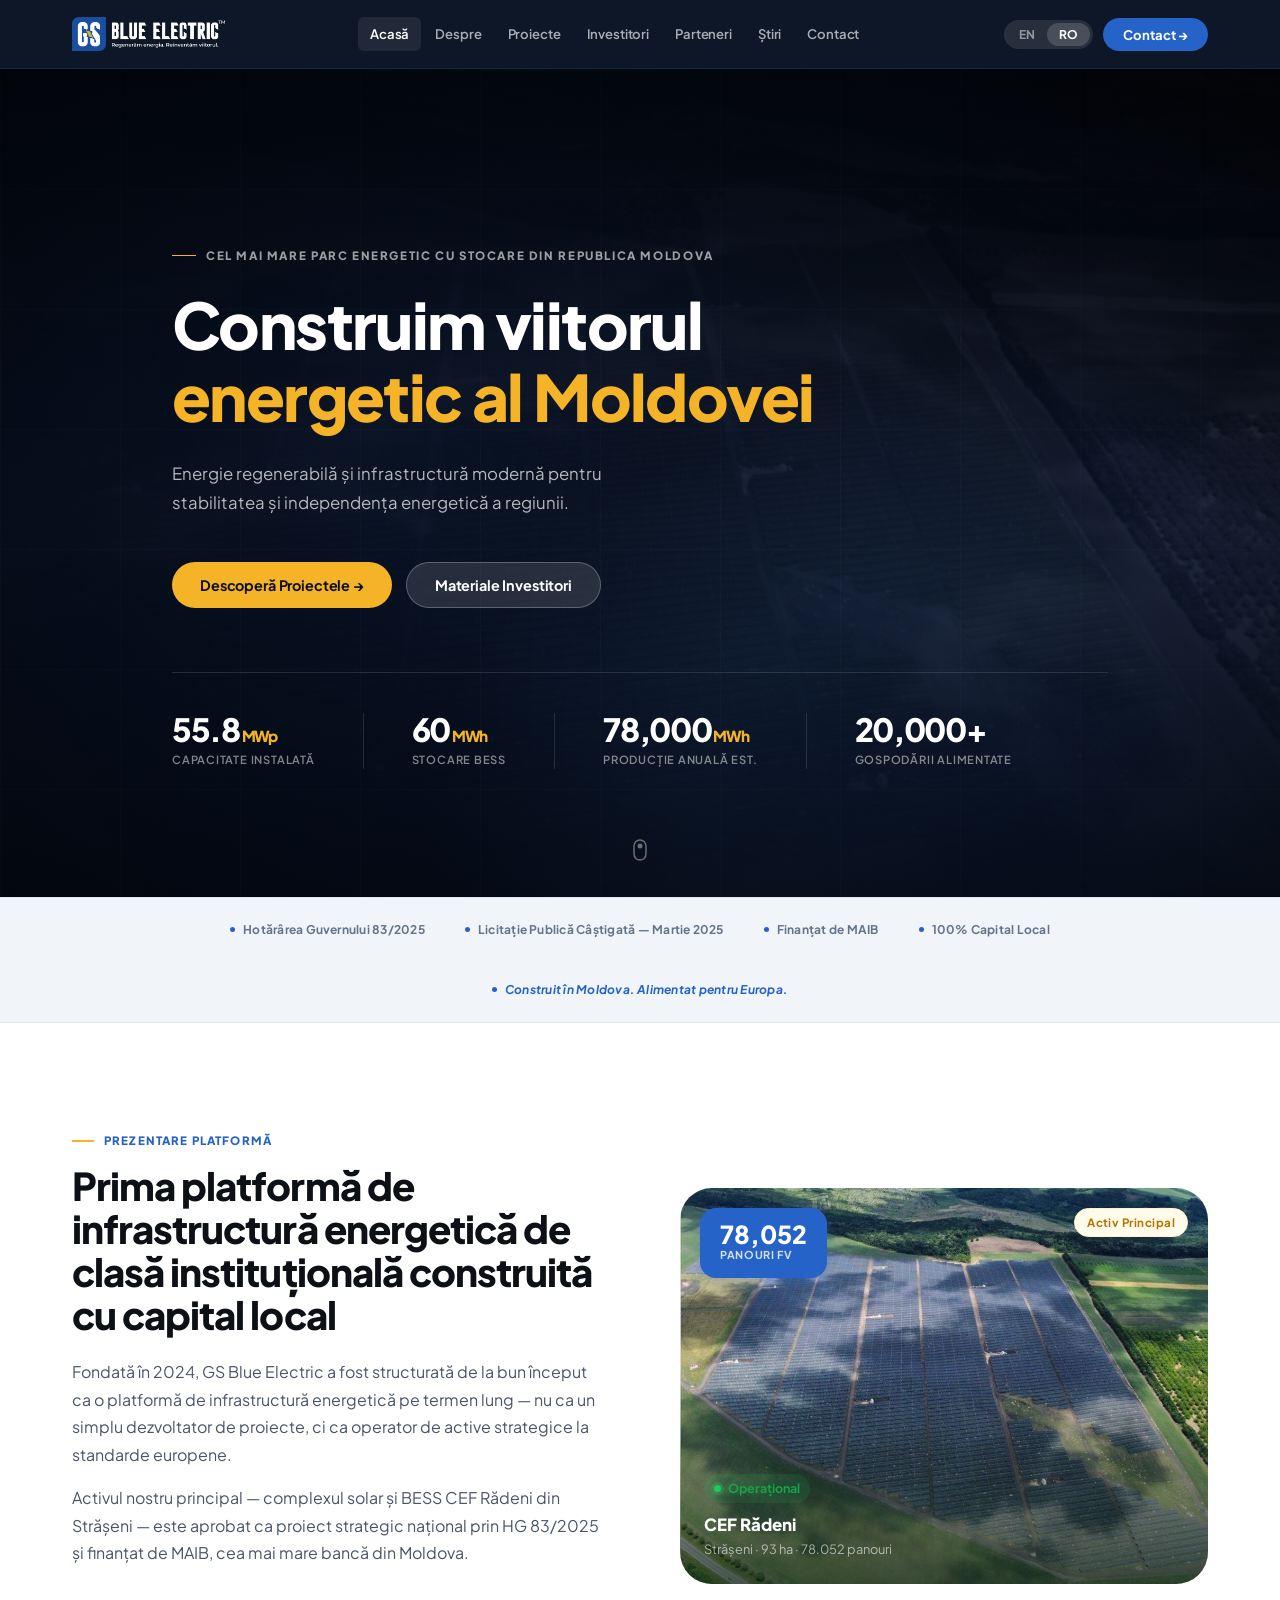
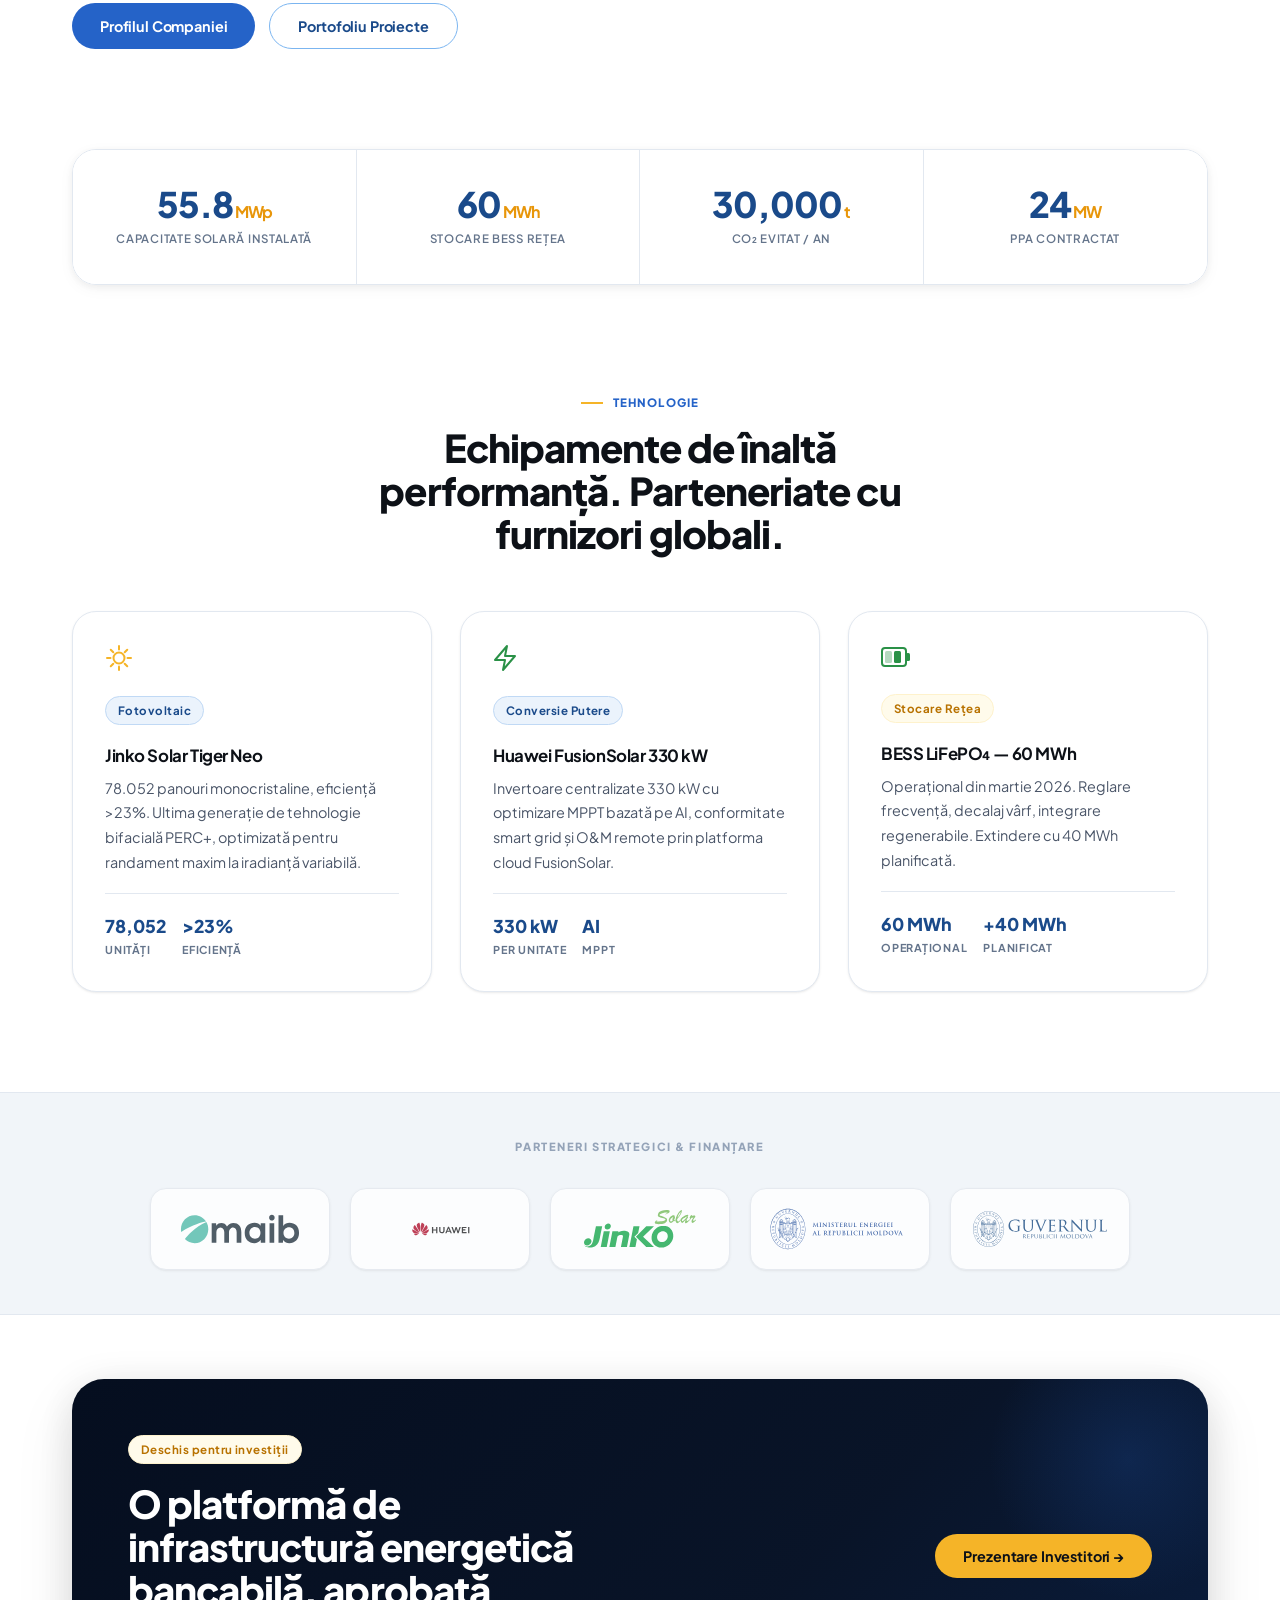
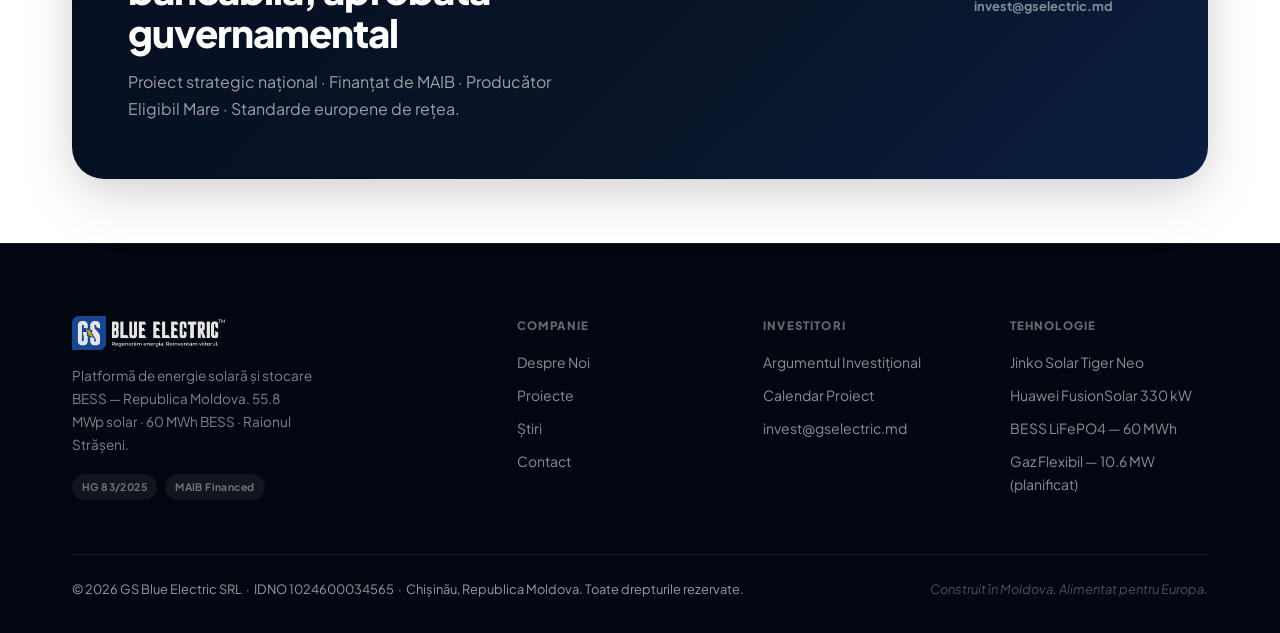
==== commit 70d6974c: "Small UI fixes" ====
--- a/index.html
+++ b/index.html
@@ -338,7 +338,7 @@
     <div class="panel-dark reveal">
       <div style="position:relative;z-index:1;display:flex;align-items:center;justify-content:space-between;flex-wrap:wrap;gap:36px">
         <div>
-          <span class="tag tag-amber" style="margin-bottom:18px" data-en="Open for institutional investment" data-ro="Deschis pentru investiții instituționale">Deschis pentru investiții instituționale</span>
+          <span class="tag tag-amber" style="margin-bottom:18px" data-en="Open for institutional investment" data-ro="Deschis pentru investiții">Deschis pentru investiții</span>
           <h2 style="color:var(--white);max-width:520px;margin-bottom:14px" data-en="A bankable, government-approved energy infrastructure platform" data-ro="O platformă de infrastructură energetică bancabilă, aprobată guvernamental">O platformă de infrastructură energetică bancabilă, aprobată guvernamental</h2>
           <p style="color:rgba(255,255,255,.6);max-width:460px" data-en="National strategic project · MAIB-financed · Large Eligible Producer · European grid standards." data-ro="Proiect strategic național · Finanțat de MAIB · Producător Eligibil Mare · Standarde europene de rețea.">Proiect strategic național · Finanțat de MAIB · Producător Eligibil Mare · Standarde europene de rețea.</p>
         </div>
--- a/assets/css/styles.css
+++ b/assets/css/styles.css
@@ -215,10 +215,14 @@
 }
 .stat-cell:last-child { border-right:none; }
 .stat-cell:hover { background:#EBF3FC; }
-.stat-num { font-size:2.2rem; font-weight:800; color:var(--green-500); line-height:1; letter-spacing:-.03em; }
+.stat-num { font-size:2.2rem; font-weight:800; color:var(--green-500); line-height:1; letter-spacing:-.03em; white-space:nowrap; }
 .stat-unit { color:var(--amber-500); font-size:1rem; font-weight:700; }
 .stat-lbl { font-size:.72rem; color:var(--gray-400); margin-top:8px; font-weight:600; text-transform:uppercase; letter-spacing:.06em; }
-@media(max-width:700px){ .stat-strip{ grid-template-columns:1fr 1fr; } .stat-cell{ border-bottom:1px solid var(--gray-100); } }
+@media(max-width:700px){
+  .stat-strip{ grid-template-columns:minmax(0,1fr) minmax(0,1fr); }
+  .stat-cell{ min-width:0; padding:36px 23px; border-bottom:1px solid var(--gray-100); }
+  .stat-lbl{ font-size:calc(.72rem - 1px); white-space:nowrap; }
+}
 
 /* ── HERO ────────────────────────────────────────────────────── */
 .hero {
@@ -312,14 +316,23 @@
 .partner-strip { display:flex; align-items:stretch; justify-content:center; gap:20px; flex-wrap:wrap; }
 .partner-logo {
   background:var(--white); border:1px solid var(--gray-100);
-  border-radius:var(--r-md); padding:16px 28px; width:180px; min-height:82px;
+  border-radius:var(--r-md); padding:16px 24px; width:180px; height:82px;
   display:flex; align-items:center; justify-content:center;
-  box-shadow:var(--shadow-xs); transition:all .25s; filter:grayscale(.2) opacity(.8);
-}
-.partner-logo img { max-width:150px; max-height:46px !important; width:auto; object-fit:contain; }
-.partner-logo img[src*="huawei_logo"] { width:138px !important; height:auto !important; }
-.partner-logo img[src*="jinko_logo"] { width:136px !important; height:auto !important; }
-.partner-logo img[src*="maib_logo"] { width:150px !important; height:auto !important; }
+  overflow:hidden; box-shadow:var(--shadow-xs); transition:all .25s; filter:grayscale(.2) opacity(.8);
+}
+.partner-logo span { display:flex; align-items:center; justify-content:center; width:100%; height:100%; }
+.partner-logo img {
+  display:block; width:auto !important; height:auto !important;
+  max-width:132px; max-height:42px !important; object-fit:contain;
+}
+.partner-logo img[src*="maib_logo"] { max-width:120px; max-height:34px !important; }
+.partner-logo img[src*="huawei_logo"] {
+  width:120px !important; height:30px !important; max-width:120px; max-height:30px !important;
+  transform:scale(1.65); transform-origin:center;
+}
+.partner-logo img[src*="jinko_logo"] { max-width:118px; max-height:38px !important; }
+.partner-logo img[src*="minister_"] { max-width:144px; max-height:46px !important; transform:scale(1.18); transform-origin:center; }
+.partner-logo img[src*="rm_gov_logo"] { max-width:134px; max-height:38px !important; }
 .partner-logo:hover { filter:none; box-shadow:var(--shadow-md); border-color:#7BB5F0; transform:translateY(-2px); }
 .section-sm.news-list-section { padding-bottom:32px; }
 .section.news-gallery-section { padding-top:24px; }
@@ -348,6 +361,7 @@
 .tl-desc { font-size:.875rem; color:var(--gray-500); line-height:1.65; }
 
 /* ── PROJECT CARDS ───────────────────────────────────────────── */
+.project-feature-media { border-radius:var(--r-xl) 0 0 var(--r-xl); }
 .proj-card { background:var(--white); border:1px solid var(--gray-100); border-radius:var(--r-lg); overflow:hidden; box-shadow:var(--shadow-sm); transition:all .25s; }
 .proj-card:hover { box-shadow:var(--shadow-lg); transform:translateY(-4px); border-color:#C0D9F5; }
 
@@ -548,21 +562,45 @@
   }
 
   /* Partner logos strip */
-  .partner-strip { gap:12px; }
-  .partner-logo { padding:12px 16px; width:150px; min-height:76px; }
+  .partner-strip {
+    display:grid;
+    grid-template-columns:repeat(2,minmax(0,1fr));
+    gap:12px;
+    width:100%;
+  }
+  .partner-logo {
+    width:100%;
+    height:76px;
+    min-height:0;
+    padding:12px 14px;
+  }
+  .partner-logo:last-child {
+    grid-column:1 / -1;
+    justify-self:center;
+    width:calc((100% - 12px) / 2);
+  }
+  .partner-logo img { max-width:124px; max-height:36px !important; }
+  .partner-logo img[src*="maib_logo"] { max-width:108px; max-height:30px !important; }
+  .partner-logo img[src*="huawei_logo"] { width:138px !important; height:34px !important; max-width:138px; max-height:34px !important; transform:scale(1.85); }
+  .partner-logo img[src*="jinko_logo"] { max-width:108px; max-height:34px !important; }
+  .partner-logo img[src*="minister_"] { max-width:150px; max-height:48px !important; transform:none; }
+  .partner-logo img[src*="rm_gov_logo"] { max-width:124px; max-height:34px !important; }
 
   /* Stat strip */
-  .stat-strip { grid-template-columns:1fr 1fr; }
-  .stat-cell { border-bottom:1px solid var(--gray-100); }
+  .stat-strip { grid-template-columns:minmax(0,1fr) minmax(0,1fr); }
+  .stat-cell { min-width:0; padding:36px 3px; border-bottom:1px solid var(--gray-100); overflow:hidden; }
+  .stat-lbl { font-size:calc(.72rem - 2px); letter-spacing:0; white-space:nowrap; }
 
   /* Project featured card - stack on mobile */
   div[style*="grid-template-columns:1fr 1fr"][style*="min-height:460px"] {
     grid-template-columns:1fr !important;
     min-height:auto !important;
   }
+  .project-feature-media { border-radius:var(--r-xl) var(--r-xl) 0 0; }
   div[style*="padding:44px;display:flex;flex-direction:column;justify-content:center"] {
     padding:24px !important;
   }
+  .pipeline-panel { padding:32px 24px !important; }
 
   /* Mission/Vision grid */
   div[style*="grid-template-columns:1fr 1fr;gap:24px;align-items:stretch"] {
@@ -594,7 +632,8 @@
   .hero h1 { font-size:1.65rem; }
   .hero-actions .btn { flex:1 1 100%; }
   .card { padding:20px; }
-  .partner-logo { width:130px; min-height:70px; padding:10px 12px; }
+  .partner-logo { width:100%; height:74px; min-height:0; padding:10px 12px; }
+  .partner-logo:last-child { width:calc((100% - 12px) / 2); }
 }
 
 @media(max-width:640px){
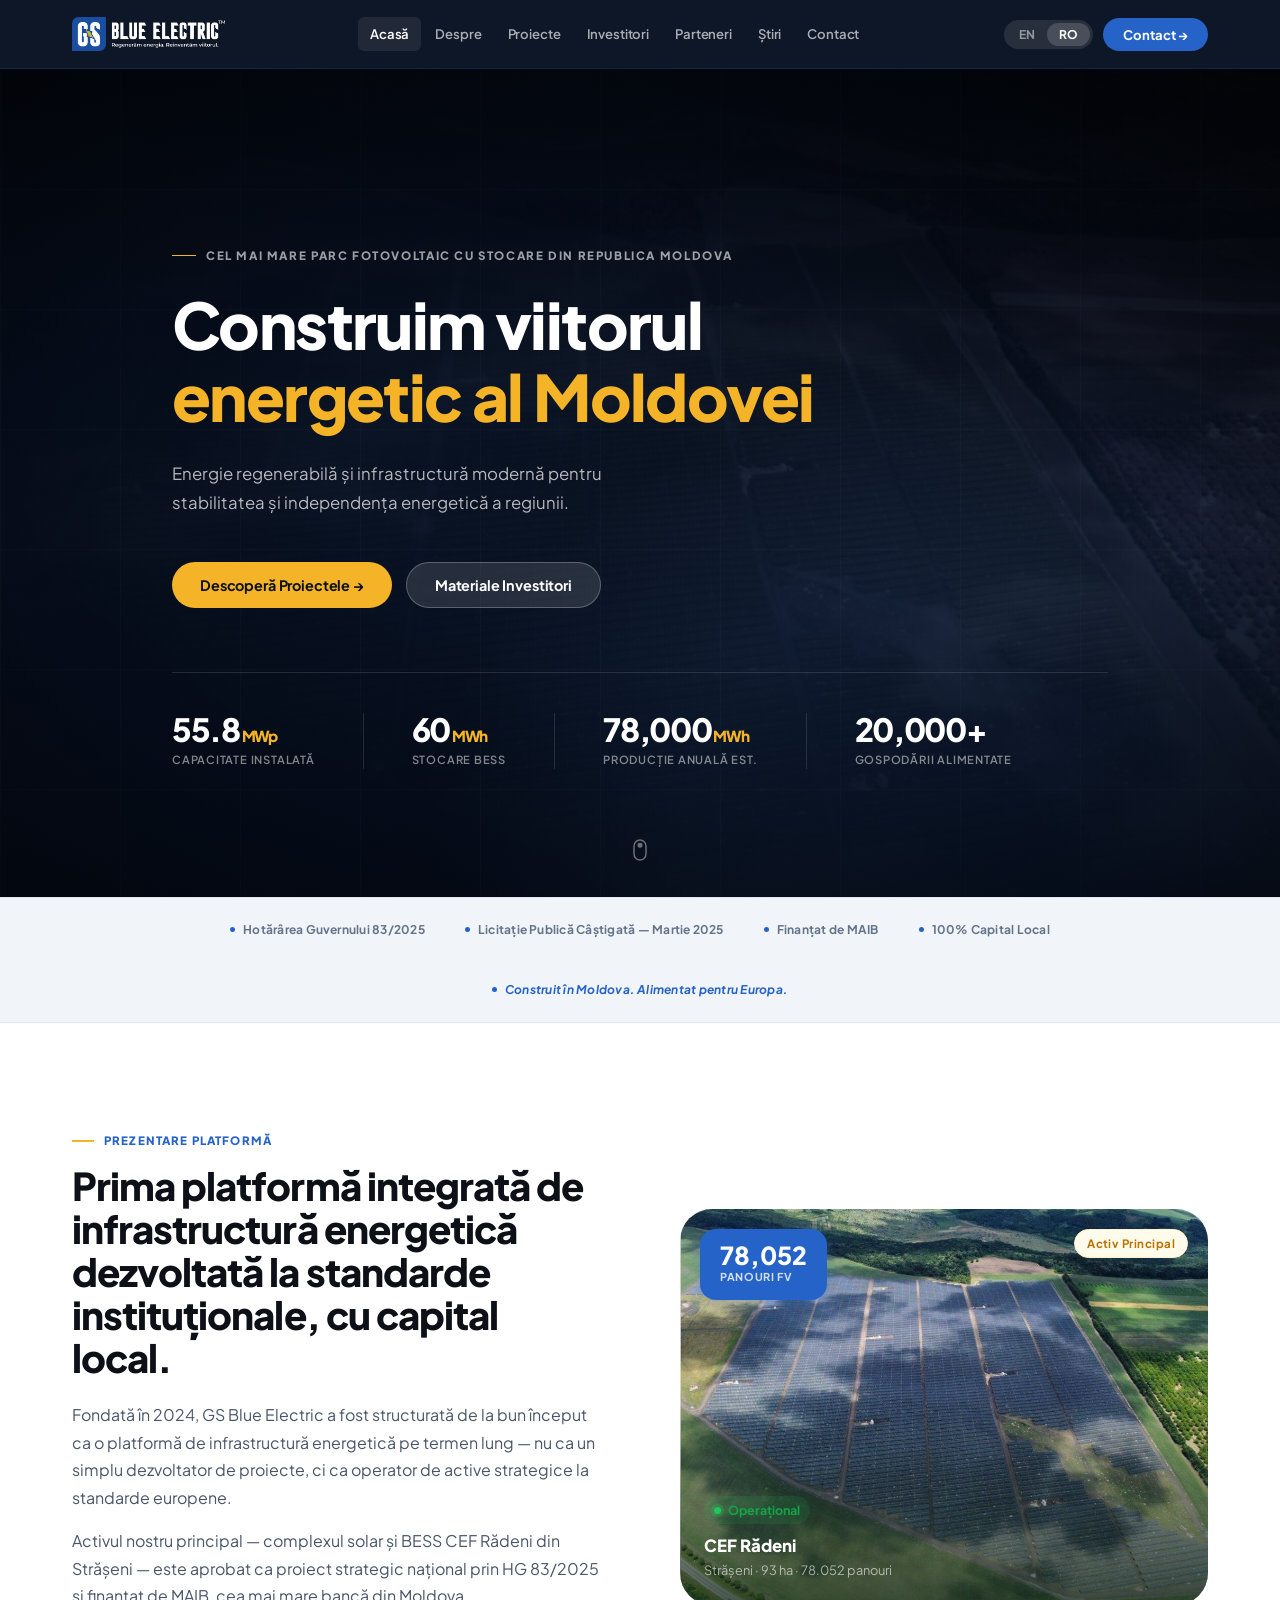
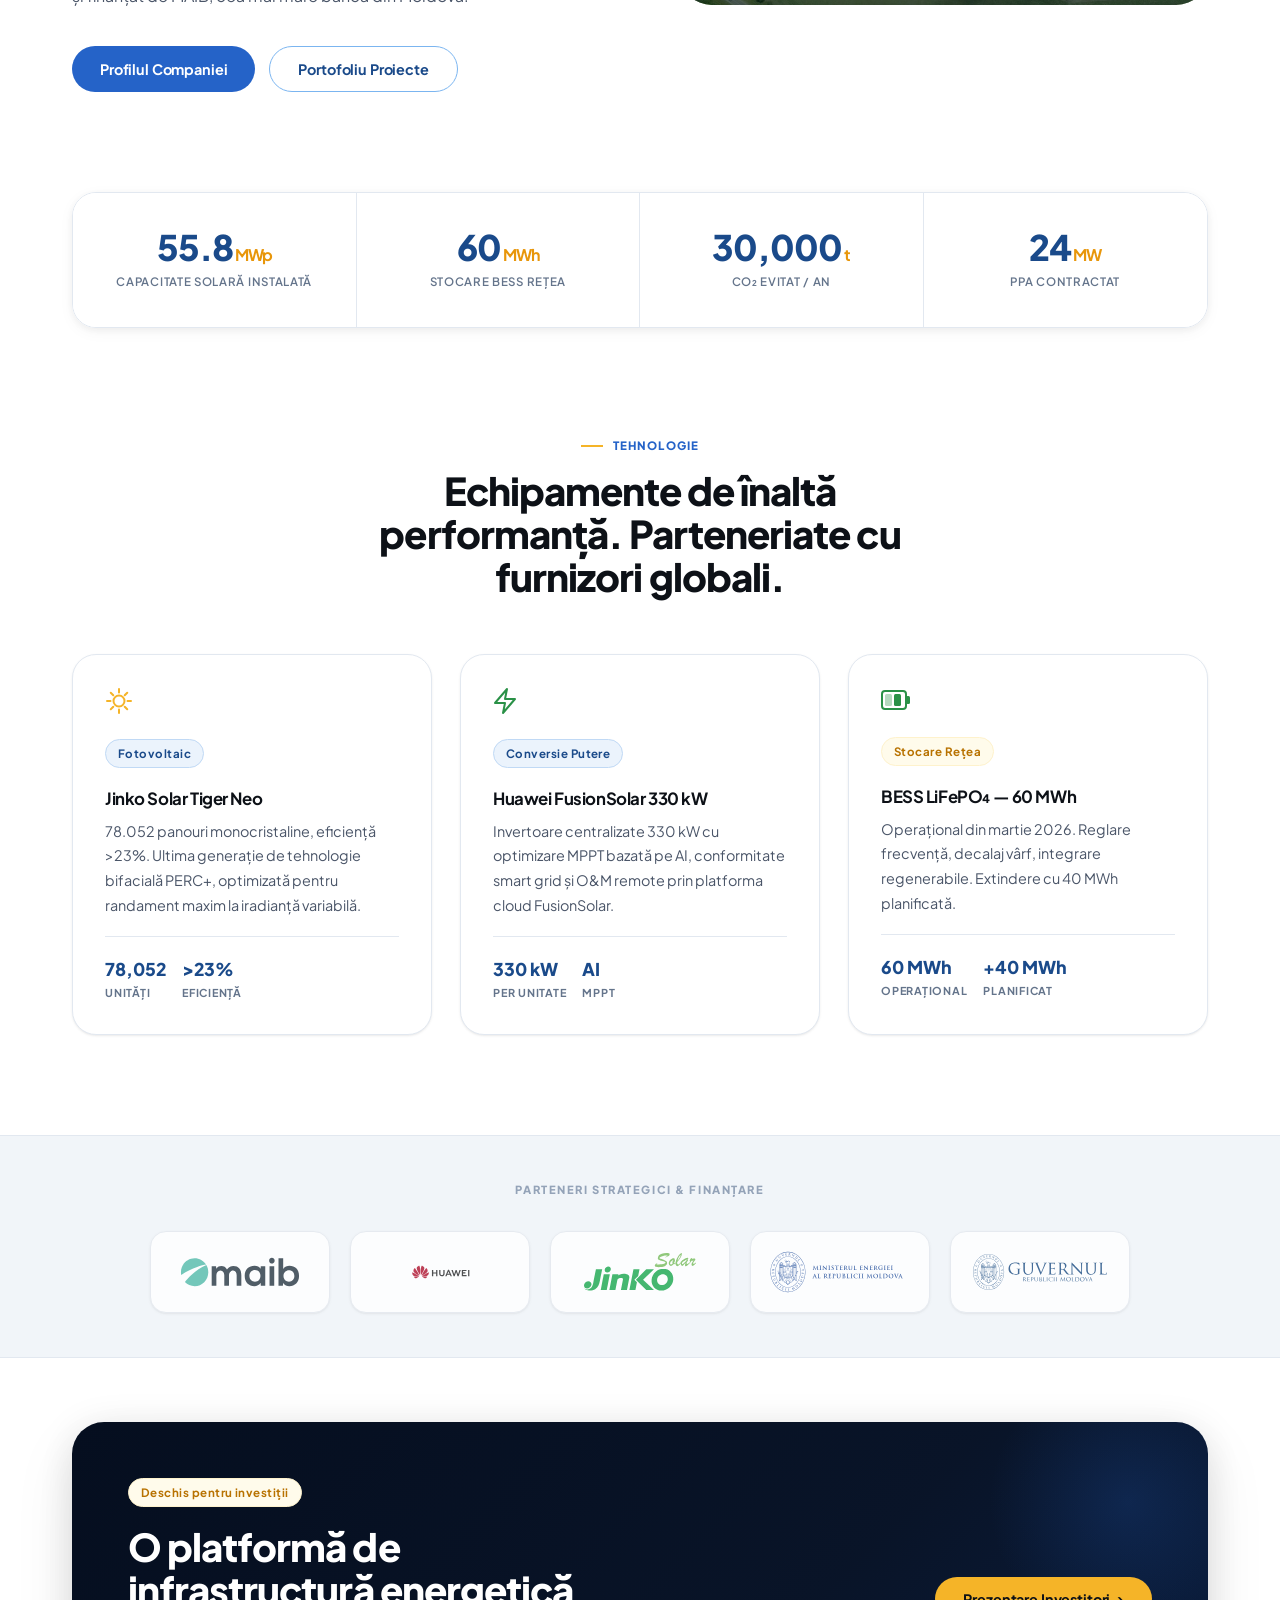
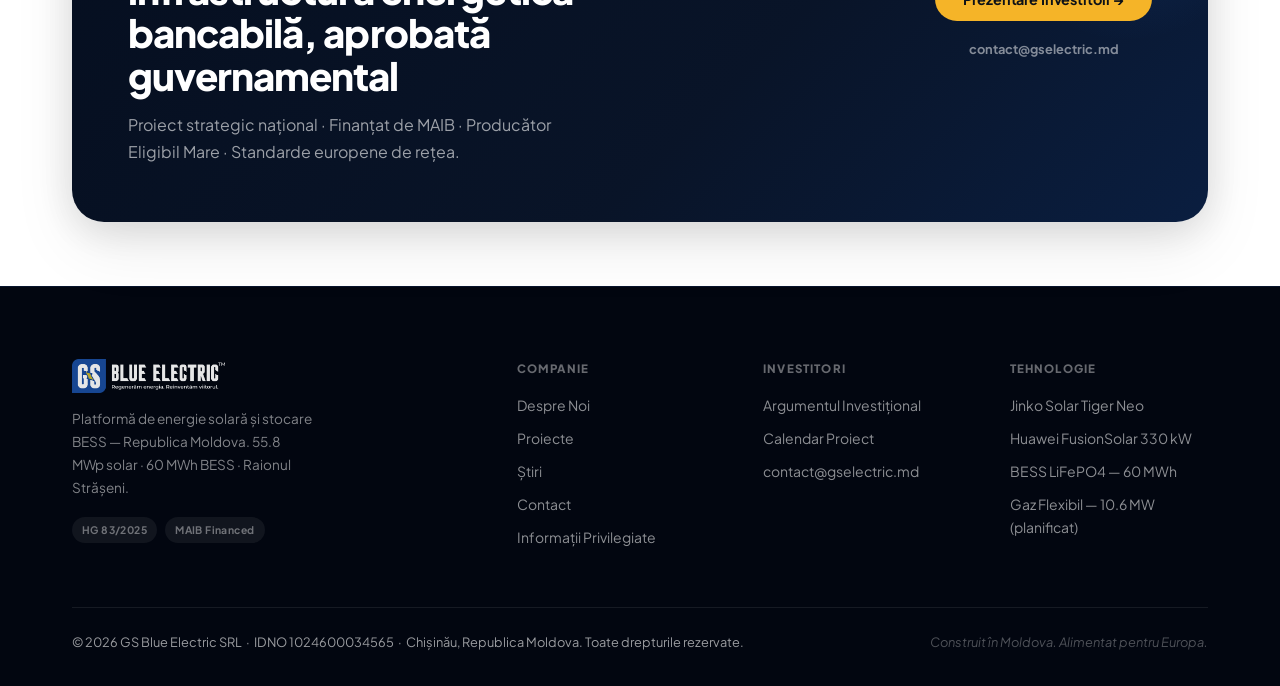
==== commit e01d7ddc: "Small ui fixes" ====
--- a/index.html
+++ b/index.html
@@ -64,12 +64,6 @@
       "email": "contact@gselectric.md",
       "telephone": "+373697868811",
       "contactType": "customer service",
-      "availableLanguage": ["Romanian", "English"]
-    },
-    {
-      "@type": "ContactPoint",
-      "email": "invest@gselectric.md",
-      "contactType": "investor relations",
       "availableLanguage": ["Romanian", "English"]
     }
   ],
@@ -183,7 +177,7 @@
   <div class="hero-glow2"></div>
   <div class="hero-vignette"></div>
   <div class="container hero-content">
-    <div class="hero-eyebrow" data-en="Moldova's Largest Solar Energy Park with Storage" data-ro="Cel mai mare parc energetic cu stocare din Republica Moldova">Cel mai mare parc energetic cu stocare din Republica Moldova</div>
+    <div class="hero-eyebrow" data-en="Moldova's Largest Solar Energy Park with Storage" data-ro="Cel mai mare parc fotovoltaic cu stocare din Republica Moldova">Cel mai mare parc fotovoltaic cu stocare din Republica Moldova</div>
     <h1 data-en="Building Moldova's<br><span style='color:#F5B428'>Energy Future</span>" data-ro="Construim viitorul<br><span style='color:#F5B428'>energetic al Moldovei</span>">Construim viitorul<br><span style="color:#F5B428">energetic al Moldovei</span></h1>
     <p class="hero-sub" data-en="Renewable energy and modern infrastructure for the energy stability and independence of the region." data-ro="Energie regenerabilă și infrastructură modernă pentru stabilitatea și independența energetică a regiunii.">Energie regenerabilă și infrastructură modernă pentru stabilitatea și independența energetică a regiunii.</p>
     <div class="hero-actions">
@@ -216,7 +210,7 @@
     <div class="g2" style="gap:80px">
       <div class="reveal">
         <div class="section-label" data-en="Platform Overview" data-ro="Prezentare Platformă">Prezentare Platformă</div>
-        <h2 style="margin-bottom:22px" data-en="The first institutional-grade energy infrastructure platform built with Moldovan capital" data-ro="Prima platformă de infrastructură energetică de clasă instituțională construită cu capital local">Prima platformă de infrastructură energetică de clasă instituțională construită cu capital local</h2>
+        <h2 style="margin-bottom:22px" data-en="The first institutional-grade energy infrastructure platform built with Moldovan capital" data-ro="Prima platformă integrată de infrastructură energetică dezvoltată la standarde instituționale, cu capital local.">Prima platformă integrată de infrastructură energetică dezvoltată la standarde instituționale, cu capital local.</h2>
         <p style="margin-bottom:16px" data-en="Founded in 2024, GS Blue Electric was structured from the outset as a long-term energy infrastructure platform — not a project developer, but a strategic asset operator built to European standards." data-ro="Fondată în 2024, GS Blue Electric a fost structurată de la bun început ca o platformă de infrastructură energetică pe termen lung — nu ca un simplu dezvoltator de proiecte, ci ca operator de active strategice la standarde europene.">Fondată în 2024, GS Blue Electric a fost structurată de la bun început ca o platformă de infrastructură energetică pe termen lung — nu ca un simplu dezvoltator de proiecte, ci ca operator de active strategice la standarde europene.</p>
         <p style="margin-bottom:36px" data-en="Our flagship asset — the CEF Rădeni solar and BESS complex in Strășeni — is approved as a national strategic project by Government Decision 83/2025 and financed by MAIB, Moldova's largest bank." data-ro="Activul nostru principal — complexul solar și BESS CEF Rădeni din Strășeni — este aprobat ca proiect strategic național prin HG 83/2025 și finanțat de MAIB, cea mai mare bancă din Moldova.">Activul nostru principal — complexul solar și BESS CEF Rădeni din Strășeni — este aprobat ca proiect strategic național prin HG 83/2025 și finanțat de MAIB, cea mai mare bancă din Moldova.</p>
         <div style="display:flex;gap:14px;flex-wrap:wrap">
@@ -226,7 +220,7 @@
       </div>
       <div class="reveal d1">
                 <div style="position:relative;border-radius:var(--r-xl);overflow:hidden">
-          <div style="aspect-ratio:4/3;box-shadow:var(--shadow-lg);cursor:pointer" onclick="window.location.href='projects.html#cef-radeni-detail'">
+          <div style="aspect-ratio:4/3;box-shadow:var(--shadow-lg);cursor:pointer" onclick="window.location.href='cef-radeni.html'">
             <img src="assets/images/img_002.jpg" alt="CEF Rădeni" style="width:100%;height:100%;object-fit:cover;display:block">
             <div style="position:absolute;inset:0;background:linear-gradient(to top,rgba(13,35,24,.72) 0%,transparent 55%)"></div>
             <div style="position:absolute;bottom:24px;left:24px;right:24px">
@@ -344,7 +338,7 @@
         </div>
         <div style="display:flex;flex-direction:column;gap:12px;flex-shrink:0">
           <button class="btn btn-amber" onclick="showPage('investors')" data-en="Investor Overview →" data-ro="Prezentare Investitori →">Prezentare Investitori →</button>
-          <a href="mailto:invest@gselectric.md" style="text-align:center;font-size:.8rem;font-weight:700;color:rgba(255,255,255,.5);padding:6px">invest@gselectric.md</a>
+          <a href="mailto:contact@gselectric.md" style="text-align:center;font-size:.8rem;font-weight:700;color:rgba(255,255,255,.5);padding:6px">contact@gselectric.md</a>
         </div>
       </div>
     </div>
@@ -358,8 +352,8 @@
   <div class="container">
     <div class="footer-grid">
       <div><img src="assets/images/gsbe_logo.png?v=4" alt="GS Blue Electric" class="site-logo site-logo-footer"><p style="font-size:.85rem;max-width:240px;line-height:1.7;color:rgba(255,255,255,.5)" data-en="Institutional-grade energy infrastructure platform. 55.8 MWp solar · 60 MWh BESS · Republic of Moldova." data-ro="Platformă de energie solară și stocare BESS — Republica Moldova. 55.8 MWp solar · 60 MWh BESS · Raionul Strășeni.">Platformă de energie solară și stocare BESS — Republica Moldova. 55.8 MWp solar · 60 MWh BESS · Raionul Strășeni.</p><div style="margin-top:18px;display:flex;gap:8px;flex-wrap:wrap"><span style="background:rgba(255,255,255,.06);color:rgba(255,255,255,.4);font-size:.65rem;padding:4px 10px;border-radius:20px;font-weight:700;letter-spacing:.04em">HG 83/2025</span><span style="background:rgba(255,255,255,.06);color:rgba(255,255,255,.4);font-size:.65rem;padding:4px 10px;border-radius:20px;font-weight:700;letter-spacing:.04em">MAIB Financed</span></div></div>
-      <div class="footer-col"><h6 data-en="Company" data-ro="Companie">Companie</h6><a href="about.html" data-en="About Us" data-ro="Despre Noi">Despre Noi</a><a href="projects.html" data-en="Projects" data-ro="Proiecte">Proiecte</a><a href="news.html" data-en="News" data-ro="Știri">Știri</a><a href="contact.html" data-en="Contact" data-ro="Contact">Contact</a></div>
-      <div class="footer-col"><h6 data-en="Investors" data-ro="Investitori">Investitori</h6><a href="investors.html" data-en="Investment Case" data-ro="Argumentul Investițional">Argumentul Investițional</a><a href="investors.html" data-en="Project Timeline" data-ro="Calendar Proiect">Calendar Proiect</a><a href="mailto:invest@gselectric.md">invest@gselectric.md</a></div>
+      <div class="footer-col"><h6 data-en="Company" data-ro="Companie">Companie</h6><a href="about.html" data-en="About Us" data-ro="Despre Noi">Despre Noi</a><a href="projects.html" data-en="Projects" data-ro="Proiecte">Proiecte</a><a href="news.html" data-en="News" data-ro="Știri">Știri</a><a href="contact.html" data-en="Contact" data-ro="Contact">Contact</a><a href="privileged-information.html" data-en="Privileged Information" data-ro="Informații Privilegiate">Informații Privilegiate</a></div>
+      <div class="footer-col"><h6 data-en="Investors" data-ro="Investitori">Investitori</h6><a href="investors.html" data-en="Investment Case" data-ro="Argumentul Investițional">Argumentul Investițional</a><a href="investors.html" data-en="Project Timeline" data-ro="Calendar Proiect">Calendar Proiect</a><a href="mailto:contact@gselectric.md">contact@gselectric.md</a></div>
       <div class="footer-col"><h6 data-en="Technology" data-ro="Tehnologie">Tehnologie</h6><a>Jinko Solar Tiger Neo</a><a>Huawei FusionSolar 330 kW</a><a>BESS LiFePO4 — 60 MWh</a><a data-en="Flexible Gas — 10.6 MW (planned)" data-ro="Gaz Flexibil — 10.6 MW (planificat)">Gaz Flexibil — 10.6 MW (planificat)</a></div>
     </div>
     <div class="footer-bottom"><span>© 2026 GS Blue Electric SRL &nbsp;·&nbsp; IDNO 1024600034565 &nbsp;·&nbsp; Chișinău, Republica Moldova. <span data-en="All rights reserved." data-ro="Toate drepturile rezervate.">Toate drepturile rezervate.</span></span><span style="color:rgba(255,255,255,.3);font-style:italic;font-size:.8rem" data-en="Built in Moldova. Powered for Europe." data-ro="Construit în Moldova. Alimentat pentru Europa.">Construit în Moldova. Alimentat pentru Europa.</span></div>
--- a/assets/css/styles.css
+++ b/assets/css/styles.css
@@ -439,6 +439,7 @@
 .gtab-active{border-color:var(--green-500)!important;background:var(--green-500)!important;color:var(--white)!important;}
 @media(max-width:640px){#gal-tabs{gap:6px;}.gtab{font-size:.75rem;padding:6px 12px;}}
 @media(max-width:768px){#contact-grid{grid-template-columns:1fr!important;}.contact-photo-col{display:none!important;}}
+@media(max-width:640px){#page-privileged div[style*="grid-template-columns:2fr 1fr"]{grid-template-columns:1fr!important;}}
 @media(max-width:640px){
   /* Project detail overlay mobile fixes */
   #cef-radeni-detail > div { padding:24px 16px 60px !important; }
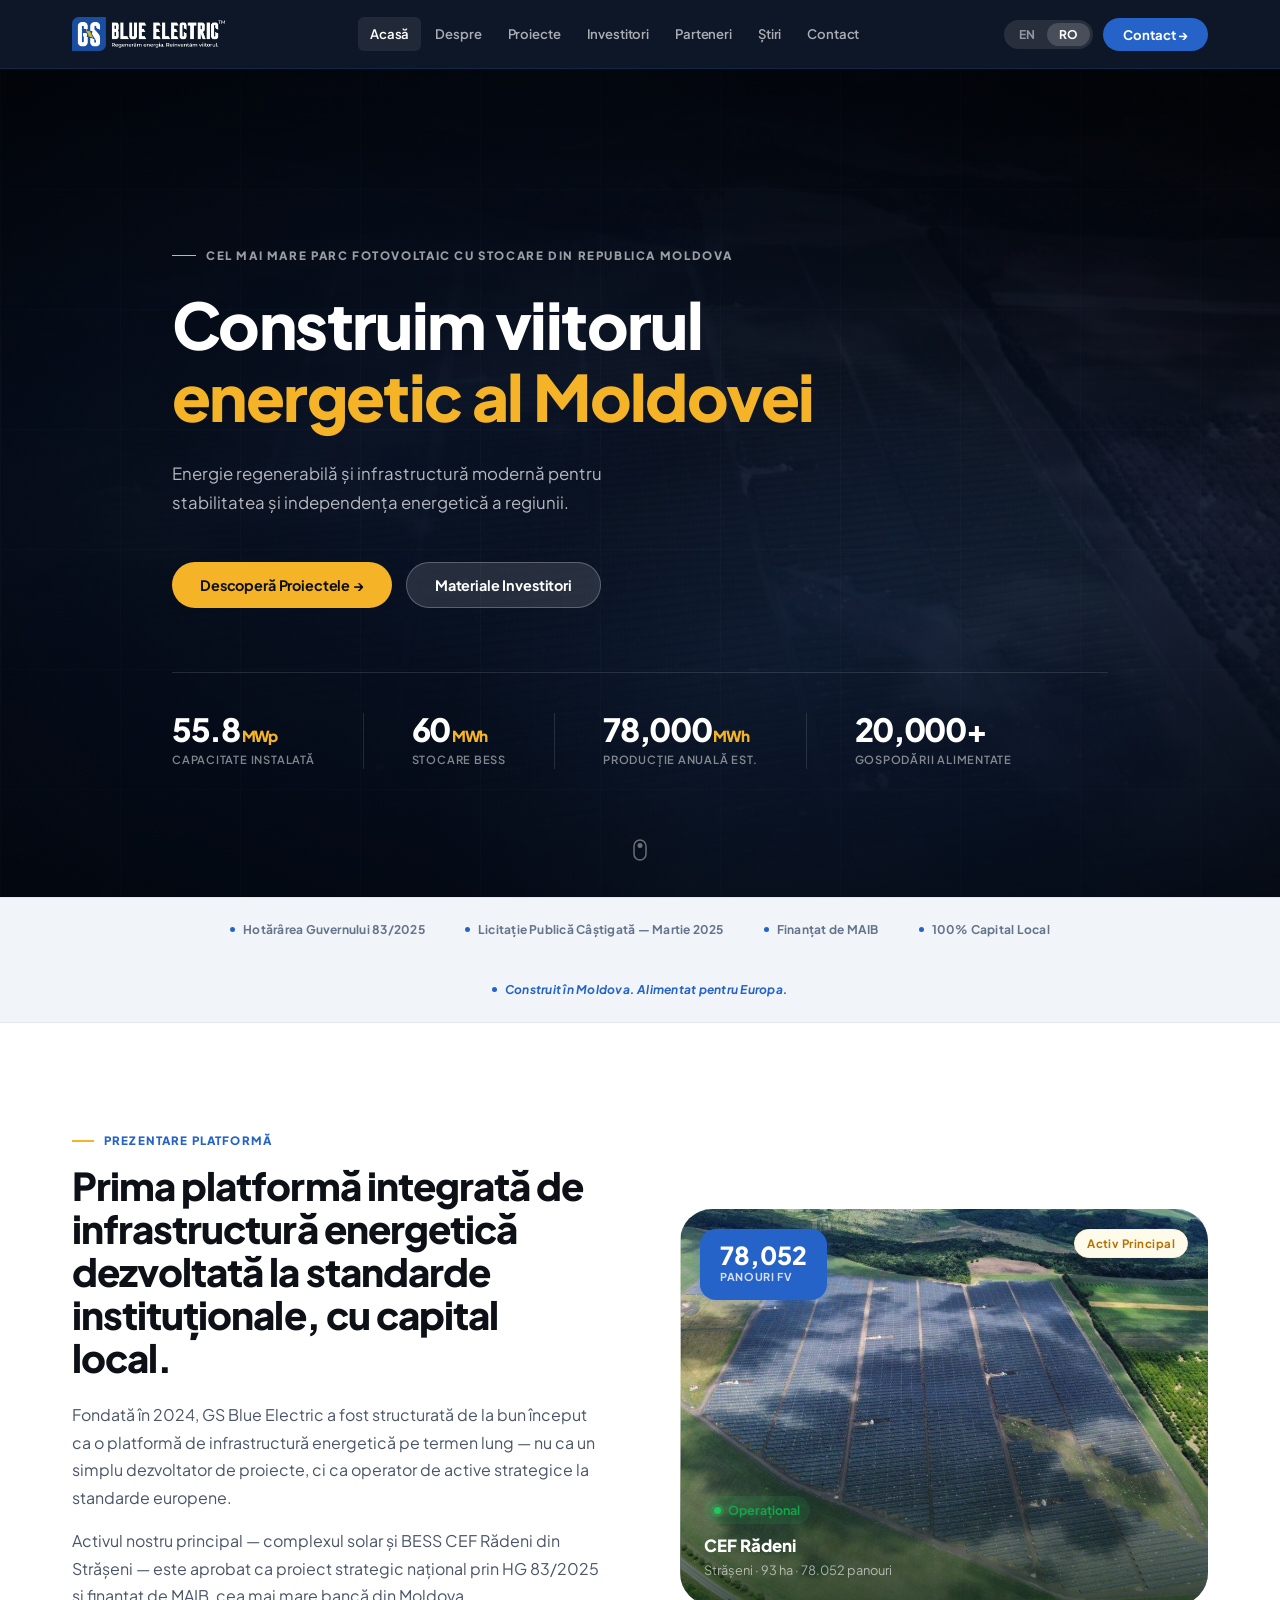
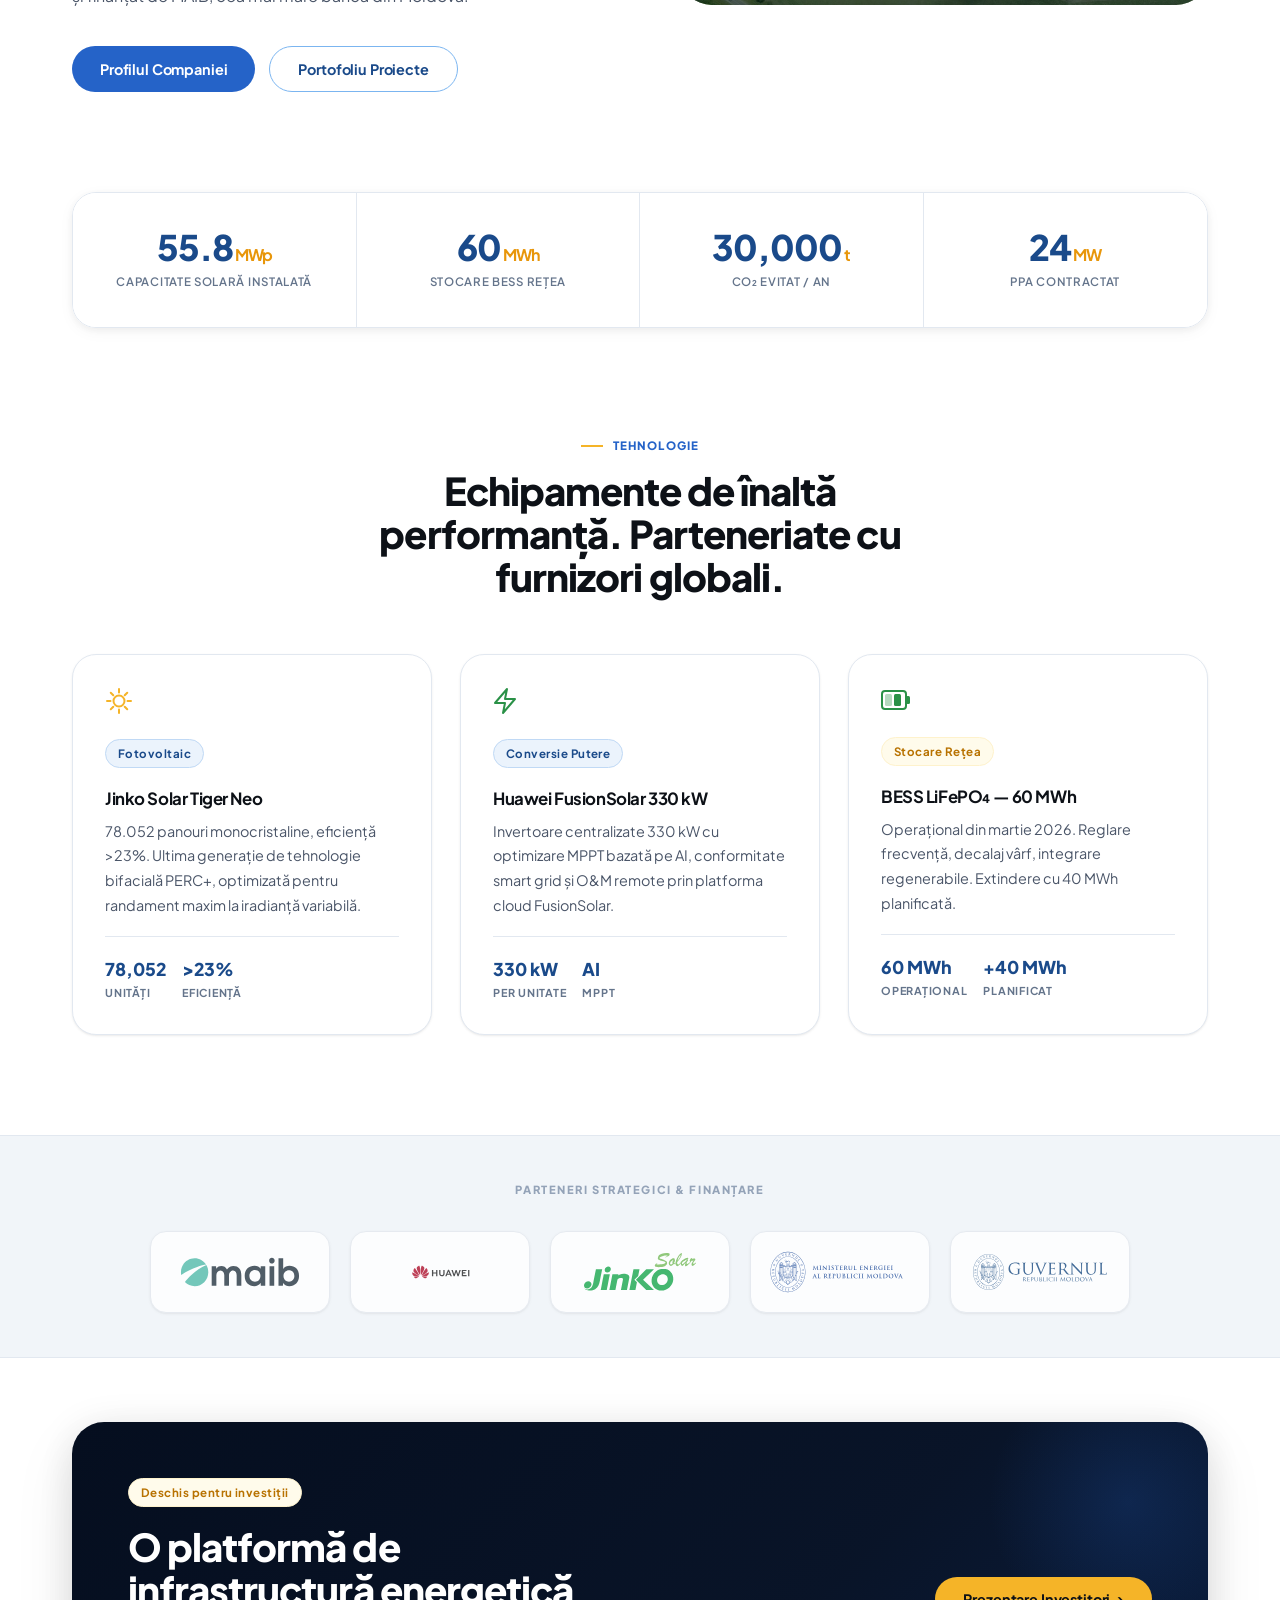
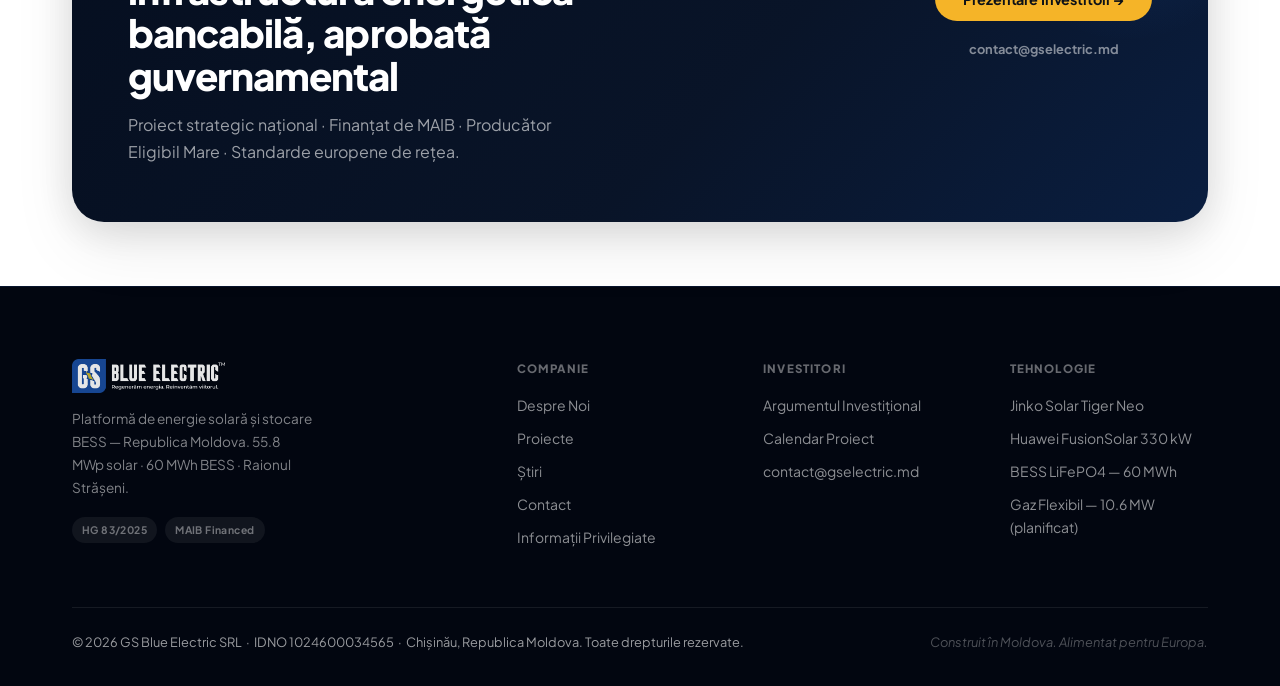
==== commit 395d914e: "Lang fix" ====
--- a/index.html
+++ b/index.html
@@ -114,11 +114,19 @@
 }
 </script>
 
+<script>
+(function(){
+  try {
+    document.documentElement.lang = localStorage.getItem("gsbe-lang") === "en" ? "en" : "ro";
+  } catch(e) {}
+})();
+</script>
+
 <!-- Fonts — with display=swap to prevent FOIT -->
 <link rel="preconnect" href="https://fonts.googleapis.com">
 <link rel="preconnect" href="https://fonts.gstatic.com" crossorigin>
 <link href="https://fonts.googleapis.com/css2?family=Plus+Jakarta+Sans:wght@300;400;500;600;700;800&display=swap" rel="stylesheet">
-<link rel="stylesheet" href="assets/css/styles.css?v=5">
+<link rel="stylesheet" href="assets/css/styles.css?v=6">
 </head>
 <body data-page="home">
 
@@ -359,5 +367,5 @@
     <div class="footer-bottom"><span>© 2026 GS Blue Electric SRL &nbsp;·&nbsp; IDNO 1024600034565 &nbsp;·&nbsp; Chișinău, Republica Moldova. <span data-en="All rights reserved." data-ro="Toate drepturile rezervate.">Toate drepturile rezervate.</span></span><span style="color:rgba(255,255,255,.3);font-style:italic;font-size:.8rem" data-en="Built in Moldova. Powered for Europe." data-ro="Construit în Moldova. Alimentat pentru Europa.">Construit în Moldova. Alimentat pentru Europa.</span></div>
   </div>
 </footer>
-<script src="assets/js/main.js"></script>
+<script src="assets/js/main.js?v=2"></script>
 </body></html>
--- a/assets/css/styles.css
+++ b/assets/css/styles.css
@@ -123,6 +123,16 @@
 }
 .lang-btn button.active {
   background:rgba(255,255,255,.15); color:var(--white);
+  box-shadow:none;
+}
+html[lang="en"] #btn-en,
+html[lang="ro"] #btn-ro {
+  background:rgba(255,255,255,.15); color:var(--white);
+  box-shadow:none;
+}
+html[lang="en"] #btn-ro,
+html[lang="ro"] #btn-en {
+  background:transparent; color:rgba(255,255,255,.5);
   box-shadow:none;
 }
 .nav-cta {
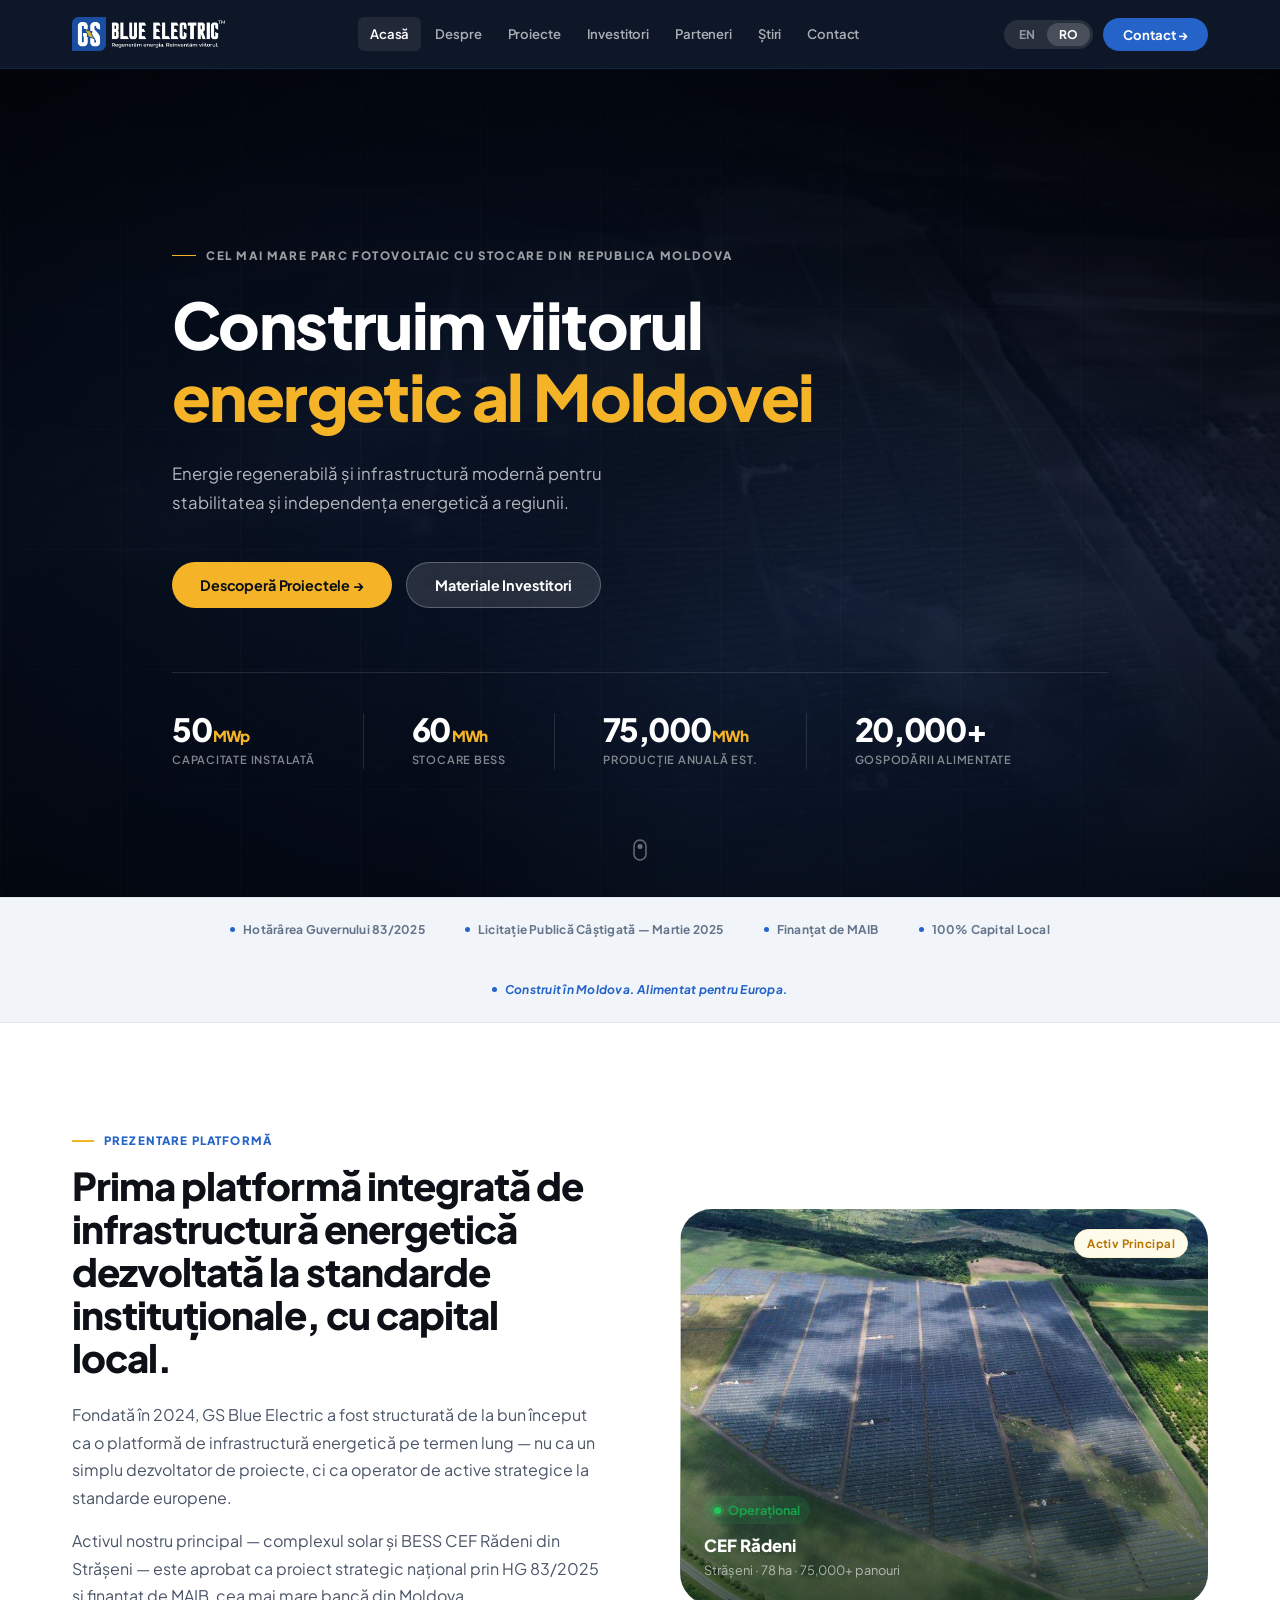
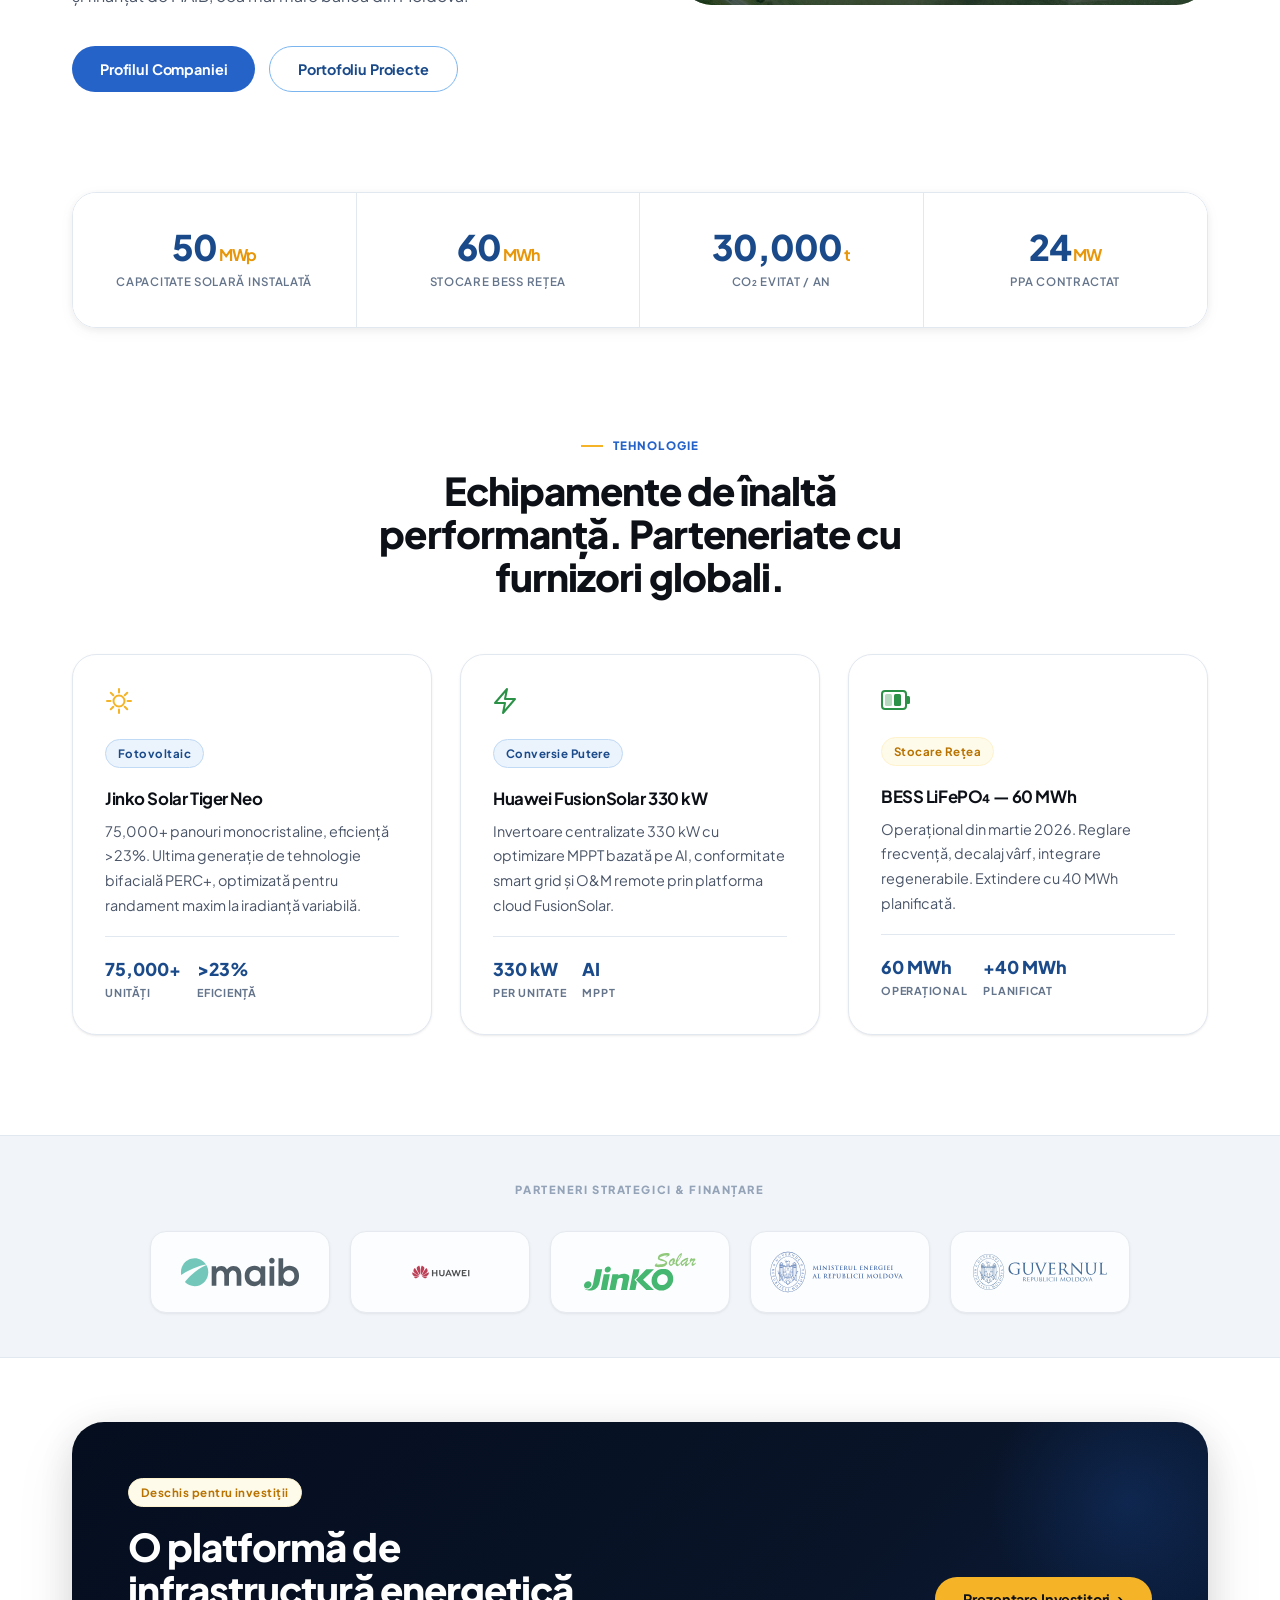
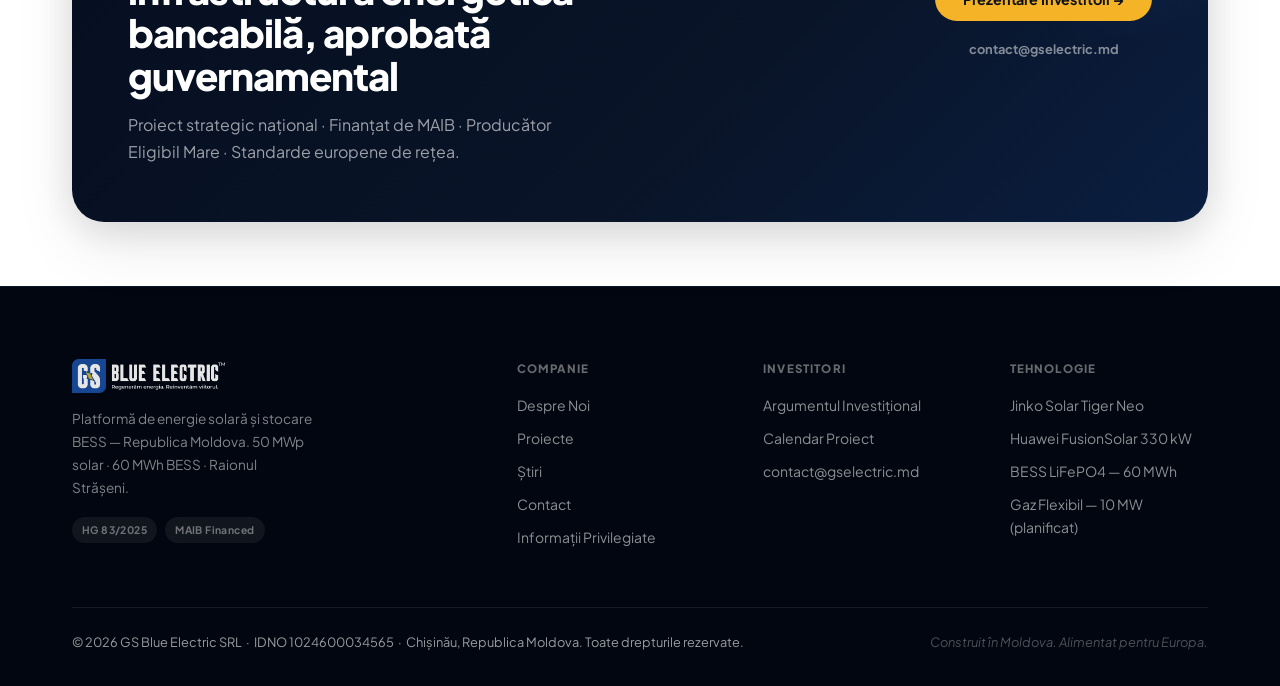
==== commit 4264a004: "changed values" ====
--- a/index.html
+++ b/index.html
@@ -6,7 +6,7 @@
 
 <!-- SEO: Title & Meta Description -->
 <title>Parc Solar & Stocare BESS Moldova | GS Blue Electric</title>
-<meta name="description" content="Cel mai mare parc solar cu stocare din Moldova — 55.8 MWp + 60 MWh BESS în Strășeni. Proiect strategic național aprobat prin HG 83/2025, finanțat de MAIB.">
+<meta name="description" content="Cel mai mare parc solar cu stocare din Moldova — 50 MWp + 60 MWh BESS în Strășeni. Proiect strategic național aprobat prin HG 83/2025, finanțat de MAIB.">
 <meta name="keywords" content="parc solar Moldova, stocare energie BESS Moldova, energie regenerabilă Moldova, CEF Rădeni, GS Blue Electric, solar fotovoltaic Moldova, investiții energie verde Moldova">
 <meta name="robots" content="index, follow, max-snippet:-1, max-image-preview:large, max-video-preview:-1">
 <meta name="author" content="GS Blue Electric SRL">
@@ -24,7 +24,7 @@
 <!-- SEO: Open Graph — for LinkedIn, Facebook, press shares -->
 <meta property="og:type" content="website">
 <meta property="og:title" content="Parc Solar & Stocare BESS Moldova | GS Blue Electric">
-<meta property="og:description" content="Cel mai mare parc solar cu stocare din Moldova — 55.8 MWp + 60 MWh BESS în Strășeni. Proiect strategic național aprobat prin HG 83/2025, finanțat de MAIB.">
+<meta property="og:description" content="Cel mai mare parc solar cu stocare din Moldova — 50 MWp + 60 MWh BESS în Strășeni. Proiect strategic național aprobat prin HG 83/2025, finanțat de MAIB.">
 <meta property="og:url" content="https://gselectric.md/">
 <meta property="og:site_name" content="GS Blue Electric">
 <meta property="og:locale" content="ro_MD">
@@ -32,12 +32,12 @@
 <meta property="og:image" content="https://gselectric.md/assets/images/cef_radeni_main.jpg">
 <meta property="og:image:width" content="1200">
 <meta property="og:image:height" content="630">
-<meta property="og:image:alt" content="CEF Rădeni — Cel mai mare parc solar din Moldova, 55.8 MWp + 60 MWh BESS">
+<meta property="og:image:alt" content="CEF Rădeni — Cel mai mare parc solar din Moldova, 50 MWp + 60 MWh BESS">
 
 <!-- SEO: Twitter Card -->
 <meta name="twitter:card" content="summary_large_image">
 <meta name="twitter:title" content="Parc Solar & Stocare BESS Moldova | GS Blue Electric">
-<meta name="twitter:description" content="Cel mai mare parc solar cu stocare din Moldova — 55.8 MWp + 60 MWh BESS în Strășeni. Proiect strategic național aprobat prin HG 83/2025, finanțat de MAIB.">
+<meta name="twitter:description" content="Cel mai mare parc solar cu stocare din Moldova — 50 MWp + 60 MWh BESS în Strășeni. Proiect strategic național aprobat prin HG 83/2025, finanțat de MAIB.">
 <meta name="twitter:image" content="https://gselectric.md/assets/images/cef_radeni_main.jpg">
 <meta name="twitter:image:alt" content="CEF Rădeni parc solar Moldova">
 
@@ -51,7 +51,7 @@
   "url": "https://gselectric.md",
   "logo": "https://gselectric.md/logo.png",
   "foundingDate": "2024",
-  "description": "GS Blue Electric este operator al celui mai mare parc solar cu stocare din Moldova — CEF Rădeni, 55.8 MWp fotovoltaic + 60 MWh BESS LiFePO4, raionul Strășeni. Proiect strategic național aprobat prin HG 83/2025, finanțat de MAIB. Energie regenerabilă, stocare grid-scale și servicii de echilibrare rețea în Republica Moldova.",
+  "description": "GS Blue Electric este operator al celui mai mare parc solar cu stocare din Moldova — CEF Rădeni, 50 MWp fotovoltaic + 60 MWh BESS LiFePO4, raionul Strășeni. Proiect strategic național aprobat prin HG 83/2025, finanțat de MAIB. Energie regenerabilă, stocare grid-scale și servicii de echilibrare rețea în Republica Moldova.",
   "address": {
     "@type": "PostalAddress",
     "addressLocality": "Chișinău",
@@ -78,7 +78,7 @@
   "@context": "https://schema.org",
   "@type": "LocalBusiness",
   "name": "GS Blue Electric — CEF Rădeni",
-  "description": "Cel mai mare parc solar cu stocare din Moldova. 55.8 MWp fotovoltaic + 60 MWh BESS LiFePO4, raionul Strășeni, Republica Moldova. Producător Eligibil Mare, HG 83/2025.",
+  "description": "Cel mai mare parc solar cu stocare din Moldova. 50 MWp fotovoltaic + 60 MWh BESS LiFePO4, raionul Strășeni, Republica Moldova. Producător Eligibil Mare, HG 83/2025.",
   "url": "https://gselectric.md",
   "telephone": "+373697868811",
   "email": "contact@gselectric.md",
@@ -110,7 +110,7 @@
   "name": "GS Blue Electric",
   "url": "https://gselectric.md",
   "inLanguage": ["ro", "en"],
-  "description": "Platformă de infrastructură energetică din Moldova — parc solar CEF Rădeni 55.8 MWp + BESS 60 MWh"
+  "description": "Platformă de infrastructură energetică din Moldova — parc solar CEF Rădeni 50 MWp + BESS 60 MWh"
 }
 </script>
 
@@ -193,9 +193,9 @@
       <button class="btn btn-ghost" onclick="showPage('investors')" data-en="Investor Materials" data-ro="Materiale Investitori">Materiale Investitori</button>
     </div>
     <div class="hero-kpis">
-      <div class="hero-kpi"><div class="hero-kpi-num">55.8<span class="hero-kpi-unit"> MWp</span></div><div class="hero-kpi-lbl" data-en="Installed Capacity" data-ro="Capacitate Instalată">Capacitate Instalată</div></div>
+      <div class="hero-kpi"><div class="hero-kpi-num">50<span class="hero-kpi-unit"> MWp</span></div><div class="hero-kpi-lbl" data-en="Installed Capacity" data-ro="Capacitate Instalată">Capacitate Instalată</div></div>
       <div class="hero-kpi"><div class="hero-kpi-num">60<span class="hero-kpi-unit"> MWh</span></div><div class="hero-kpi-lbl" data-en="BESS Storage" data-ro="Stocare BESS">Stocare BESS</div></div>
-      <div class="hero-kpi"><div class="hero-kpi-num">78,000<span class="hero-kpi-unit"> MWh</span></div><div class="hero-kpi-lbl" data-en="Annual Production Est." data-ro="Producție Anuală Est.">Producție Anuală Est.</div></div>
+      <div class="hero-kpi"><div class="hero-kpi-num">75,000<span class="hero-kpi-unit"> MWh</span></div><div class="hero-kpi-lbl" data-en="Annual Production Est." data-ro="Producție Anuală Est.">Producție Anuală Est.</div></div>
       <div class="hero-kpi"><div class="hero-kpi-num">20,000+</div><div class="hero-kpi-lbl" data-en="Homes Powered" data-ro="Gospodării Alimentate">Gospodării Alimentate</div></div>
     </div>
   </div>
@@ -234,14 +234,9 @@
             <div style="position:absolute;bottom:24px;left:24px;right:24px">
               <div class="status status-op" style="margin-bottom:8px"><div class="status-dot"></div><span data-en="Operational" data-ro="Operațional">Operațional</span></div>
               <div style="font-size:1.05rem;font-weight:800;color:var(--white)">CEF Rădeni</div>
-              <div style="font-size:.8rem;color:rgba(255,255,255,.6)" data-en="Strășeni · 93 ha · 78,052 panels" data-ro="Strășeni · 93 ha · 78.052 panouri">Strășeni · 93 ha · 78.052 panouri</div>
+              <div style="font-size:.8rem;color:rgba(255,255,255,.6)" data-en="Strășeni · 78 ha · 75,000+ panels" data-ro="Strășeni · 78 ha · 75,000+ panouri">Strășeni · 78 ha · 75,000+ panouri</div>
             </div>
             <div style="position:absolute;top:20px;right:20px"><span class="tag tag-amber" data-en="Flagship Asset" data-ro="Activ Principal">Activ Principal</span></div>
-            <!-- Badge positioned INSIDE image, top-left -->
-            <div style="position:absolute;top:20px;left:20px;background:var(--green-400);border-radius:var(--r-md);padding:14px 20px;box-shadow:var(--shadow-blue)">
-              <div style="font-size:1.55rem;font-weight:800;color:var(--white);line-height:1">78,052</div>
-              <div style="font-size:.68rem;color:rgba(255,255,255,.8);font-weight:700;text-transform:uppercase;letter-spacing:.06em" data-en="PV Panels" data-ro="Panouri FV">Panouri FV</div>
-            </div>
           </div>
         </div>
       </div>
@@ -253,7 +248,7 @@
 <div>
   <div class="container" style="padding-top:0;padding-bottom:0">
     <div class="stat-strip reveal">
-      <div class="stat-cell"><div class="stat-num">55.8<span class="stat-unit"> MWp</span></div><div class="stat-lbl" data-en="Solar Installed Capacity" data-ro="Capacitate Solară Instalată">Capacitate Solară Instalată</div></div>
+      <div class="stat-cell"><div class="stat-num">50<span class="stat-unit"> MWp</span></div><div class="stat-lbl" data-en="Solar Installed Capacity" data-ro="Capacitate Solară Instalată">Capacitate Solară Instalată</div></div>
       <div class="stat-cell"><div class="stat-num">60<span class="stat-unit"> MWh</span></div><div class="stat-lbl" data-en="BESS Grid Storage" data-ro="Stocare BESS Rețea">Stocare BESS Rețea</div></div>
       <div class="stat-cell"><div class="stat-num">30,000<span class="stat-unit"> t</span></div><div class="stat-lbl" data-en="CO₂ Avoided / Year" data-ro="CO₂ Evitat / An">CO₂ Evitat / An</div></div>
       <div class="stat-cell"><div class="stat-num">24<span class="stat-unit"> MW</span></div><div class="stat-lbl" data-en="PPA Contracted" data-ro="PPA Contractat">PPA Contractat</div></div>
@@ -283,9 +278,9 @@
 </svg></div>
         <span class="tag tag-green" style="margin-bottom:12px" data-en="Photovoltaic" data-ro="Fotovoltaic">Fotovoltaic</span>
         <h4 style="margin:10px 0">Jinko Solar Tiger Neo</h4>
-        <p style="font-size:.9rem" data-en="78,052 monocrystalline panels, efficiency >23%. Latest generation bifacial PERC+ technology, optimized for maximum yield at variable irradiance." data-ro="78.052 panouri monocristaline, eficiență >23%. Ultima generație de tehnologie bifacială PERC+, optimizată pentru randament maxim la iradianță variabilă.">78.052 panouri monocristaline, eficiență >23%. Ultima generație de tehnologie bifacială PERC+, optimizată pentru randament maxim.</p>
+        <p style="font-size:.9rem" data-en="75,000+ monocrystalline panels, efficiency >23%. Latest generation bifacial PERC+ technology, optimized for maximum yield at variable irradiance." data-ro="75,000+ panouri monocristaline, eficiență >23%. Ultima generație de tehnologie bifacială PERC+, optimizată pentru randament maxim la iradianță variabilă.">75,000+ panouri monocristaline, eficiență >23%. Ultima generație de tehnologie bifacială PERC+, optimizată pentru randament maxim.</p>
         <div style="display:flex;gap:16px;margin-top:18px;padding-top:18px;border-top:1px solid var(--gray-100)">
-          <div><div style="font-size:1.1rem;font-weight:800;color:var(--green-500)">78,052</div><div style="font-size:.68rem;color:var(--gray-400);text-transform:uppercase;letter-spacing:.07em;font-weight:700" data-en="Units" data-ro="Unități">Unități</div></div>
+          <div><div style="font-size:1.1rem;font-weight:800;color:var(--green-500)">75,000+</div><div style="font-size:.68rem;color:var(--gray-400);text-transform:uppercase;letter-spacing:.07em;font-weight:700" data-en="Units" data-ro="Unități">Unități</div></div>
           <div><div style="font-size:1.1rem;font-weight:800;color:var(--green-500)">>23%</div><div style="font-size:.68rem;color:var(--gray-400);text-transform:uppercase;letter-spacing:.07em;font-weight:700" data-en="Efficiency" data-ro="Eficiență">Eficiență</div></div>
         </div>
       </div>
@@ -359,10 +354,10 @@
 <footer aria-label="Footer">
   <div class="container">
     <div class="footer-grid">
-      <div><img src="assets/images/gsbe_logo.png?v=4" alt="GS Blue Electric" class="site-logo site-logo-footer"><p style="font-size:.85rem;max-width:240px;line-height:1.7;color:rgba(255,255,255,.5)" data-en="Institutional-grade energy infrastructure platform. 55.8 MWp solar · 60 MWh BESS · Republic of Moldova." data-ro="Platformă de energie solară și stocare BESS — Republica Moldova. 55.8 MWp solar · 60 MWh BESS · Raionul Strășeni.">Platformă de energie solară și stocare BESS — Republica Moldova. 55.8 MWp solar · 60 MWh BESS · Raionul Strășeni.</p><div style="margin-top:18px;display:flex;gap:8px;flex-wrap:wrap"><span style="background:rgba(255,255,255,.06);color:rgba(255,255,255,.4);font-size:.65rem;padding:4px 10px;border-radius:20px;font-weight:700;letter-spacing:.04em">HG 83/2025</span><span style="background:rgba(255,255,255,.06);color:rgba(255,255,255,.4);font-size:.65rem;padding:4px 10px;border-radius:20px;font-weight:700;letter-spacing:.04em">MAIB Financed</span></div></div>
+      <div><img src="assets/images/gsbe_logo.png?v=4" alt="GS Blue Electric" class="site-logo site-logo-footer"><p style="font-size:.85rem;max-width:240px;line-height:1.7;color:rgba(255,255,255,.5)" data-en="Institutional-grade energy infrastructure platform. 50 MWp solar · 60 MWh BESS · Republic of Moldova." data-ro="Platformă de energie solară și stocare BESS — Republica Moldova. 50 MWp solar · 60 MWh BESS · Raionul Strășeni.">Platformă de energie solară și stocare BESS — Republica Moldova. 50 MWp solar · 60 MWh BESS · Raionul Strășeni.</p><div style="margin-top:18px;display:flex;gap:8px;flex-wrap:wrap"><span style="background:rgba(255,255,255,.06);color:rgba(255,255,255,.4);font-size:.65rem;padding:4px 10px;border-radius:20px;font-weight:700;letter-spacing:.04em">HG 83/2025</span><span style="background:rgba(255,255,255,.06);color:rgba(255,255,255,.4);font-size:.65rem;padding:4px 10px;border-radius:20px;font-weight:700;letter-spacing:.04em">MAIB Financed</span></div></div>
       <div class="footer-col"><h6 data-en="Company" data-ro="Companie">Companie</h6><a href="about.html" data-en="About Us" data-ro="Despre Noi">Despre Noi</a><a href="projects.html" data-en="Projects" data-ro="Proiecte">Proiecte</a><a href="news.html" data-en="News" data-ro="Știri">Știri</a><a href="contact.html" data-en="Contact" data-ro="Contact">Contact</a><a href="privileged-information.html" data-en="Privileged Information" data-ro="Informații Privilegiate">Informații Privilegiate</a></div>
       <div class="footer-col"><h6 data-en="Investors" data-ro="Investitori">Investitori</h6><a href="investors.html" data-en="Investment Case" data-ro="Argumentul Investițional">Argumentul Investițional</a><a href="investors.html" data-en="Project Timeline" data-ro="Calendar Proiect">Calendar Proiect</a><a href="mailto:contact@gselectric.md">contact@gselectric.md</a></div>
-      <div class="footer-col"><h6 data-en="Technology" data-ro="Tehnologie">Tehnologie</h6><a>Jinko Solar Tiger Neo</a><a>Huawei FusionSolar 330 kW</a><a>BESS LiFePO4 — 60 MWh</a><a data-en="Flexible Gas — 10.6 MW (planned)" data-ro="Gaz Flexibil — 10.6 MW (planificat)">Gaz Flexibil — 10.6 MW (planificat)</a></div>
+      <div class="footer-col"><h6 data-en="Technology" data-ro="Tehnologie">Tehnologie</h6><a>Jinko Solar Tiger Neo</a><a>Huawei FusionSolar 330 kW</a><a>BESS LiFePO4 — 60 MWh</a><a data-en="Flexible Gas — 10 MW (planned)" data-ro="Gaz Flexibil — 10 MW (planificat)">Gaz Flexibil — 10 MW (planificat)</a></div>
     </div>
     <div class="footer-bottom"><span>© 2026 GS Blue Electric SRL &nbsp;·&nbsp; IDNO 1024600034565 &nbsp;·&nbsp; Chișinău, Republica Moldova. <span data-en="All rights reserved." data-ro="Toate drepturile rezervate.">Toate drepturile rezervate.</span></span><span style="color:rgba(255,255,255,.3);font-style:italic;font-size:.8rem" data-en="Built in Moldova. Powered for Europe." data-ro="Construit în Moldova. Alimentat pentru Europa.">Construit în Moldova. Alimentat pentru Europa.</span></div>
   </div>
